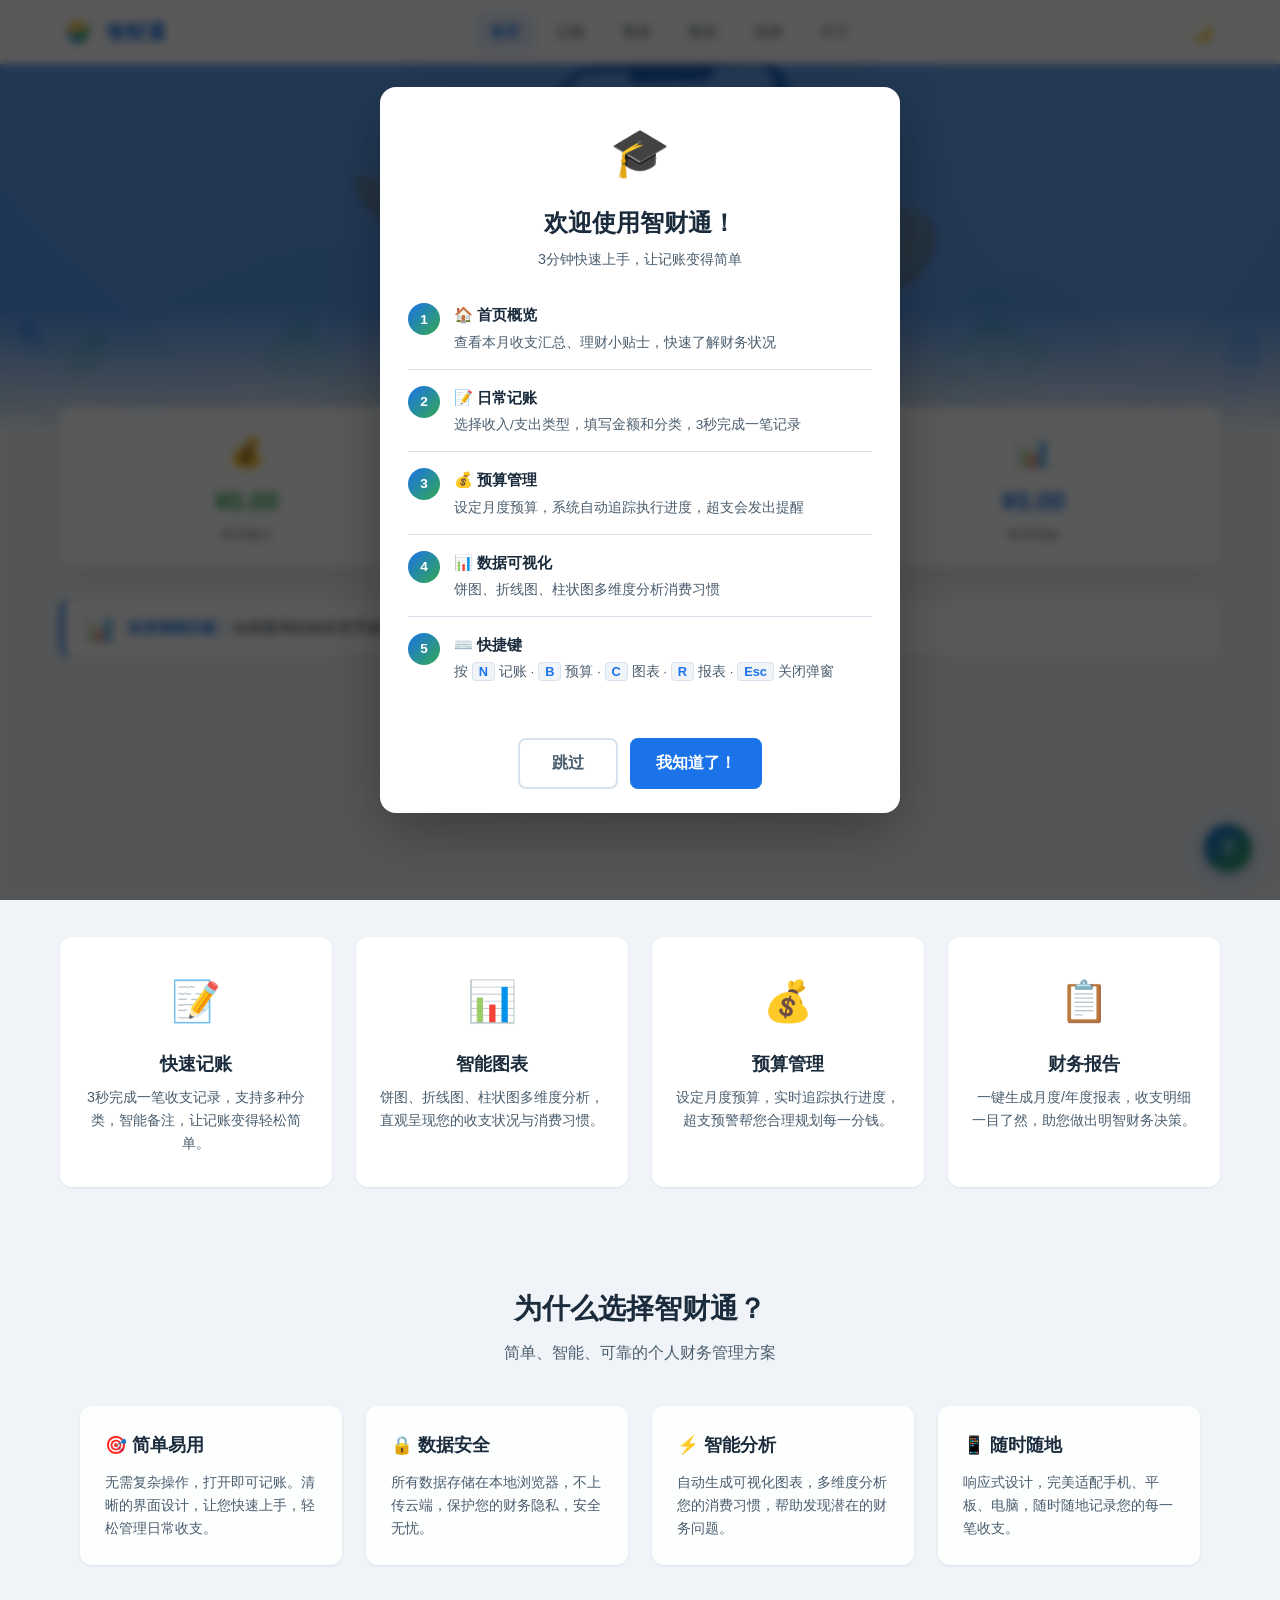
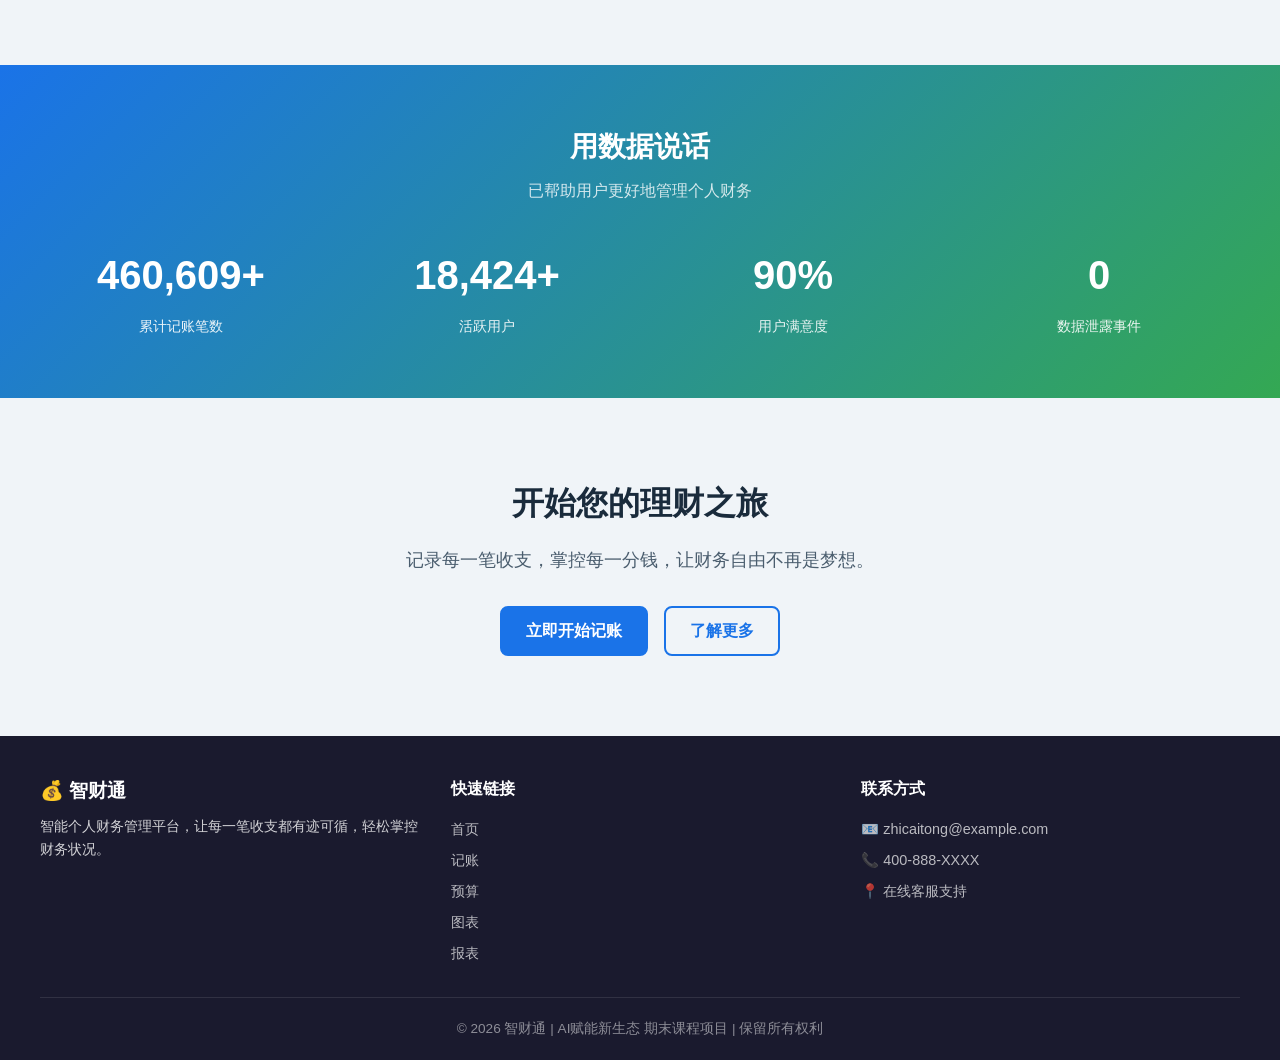
==== index.html @ ffb38a0f "智财通H5移动版 - 初始提交" ====
<!DOCTYPE html>
<html lang="zh-CN">
<head>
  <meta charset="UTF-8">
  <meta name="viewport" content="width=device-width, initial-scale=1.0, maximum-scale=1.0, user-scalable=no">
  <link rel="manifest" href="manifest.json">
  <meta name="theme-color" content="#1a73e8">
  <meta name="apple-mobile-web-app-capable" content="yes">
  <meta name="apple-mobile-web-app-status-bar-style" content="default">
  <meta name="apple-mobile-web-app-title" content="智财通">
  <link rel="apple-touch-icon" href="images/logo.jpg">
  <title>智财通 - 个人财务智能管理平台</title>
  <link rel="stylesheet" href="css/style.css">
  <link rel="stylesheet" href="https://cdnjs.cloudflare.com/ajax/libs/font-awesome/4.7.0/css/font-awesome.min.css">
</head>
<body>
  <!-- 导航栏 -->
  <nav class="navbar">
    <div class="navbar__inner">
      <a href="index.html" class="navbar__logo">
        <img src="images/logo.jpg" alt="智财通" class="navbar__logo-img">
        <span class="navbar__logo-text">智财通</span>
      </a>
      <input type="checkbox" id="nav-toggle" class="navbar__toggle-checkbox">
      <label for="nav-toggle" class="navbar__hamburger">
        <span class="navbar__hamburger-line"></span>
        <span class="navbar__hamburger-line"></span>
        <span class="navbar__hamburger-line"></span>
      </label>
      <div class="navbar__links">
        <a href="index.html" class="navbar__link navbar__link--active">首页</a>
        <a href="record.html" class="navbar__link">记账</a>
        <a href="budget.html" class="navbar__link">预算</a>
        <a href="chart.html" class="navbar__link">图表</a>
        <a href="report.html" class="navbar__link">报表</a>
        <a href="about.html" class="navbar__link">关于</a>
      </div>
    </div>
  </nav>

  <!-- Hero 区域 -->
  <header class="hero">
    <img src="images/hero-bg.jpg" alt="" class="hero__bg-img">
    <div class="hero__content container">
      <h1 class="hero__slogan">每一笔，都算数</h1>
      <p class="hero__subtitle">智能记账 · 轻松理财 · 掌控未来</p>
      <div class="hero__buttons">
        <a href="record.html" class="btn btn--white">
          <i class="fa fa-edit"></i> 开始记账
        </a>
        <a href="report.html" class="btn btn--secondary">
          <i class="fa fa-line-chart"></i> 查看报表
        </a>
      </div>
    </div>
  </header>

  <!-- 核心功能区 -->
  <main>
    <!-- 优化9: 首页数据概览卡片 -->
    <div class="home-stats" id="home-stats">
      <!-- 由 JS 动态渲染 -->
      <div class="home-stat-card"><div class="home-stat-card__icon">💰</div><div class="home-stat-card__value">加载中...</div><div class="home-stat-card__label">本月收入</div></div>
      <div class="home-stat-card"><div class="home-stat-card__icon">💸</div><div class="home-stat-card__value">加载中...</div><div class="home-stat-card__label">本月支出</div></div>
      <div class="home-stat-card"><div class="home-stat-card__icon">📊</div><div class="home-stat-card__value">加载中...</div><div class="home-stat-card__label">本月结余</div></div>
    </div>

    <!-- 优化8: 每日理财小贴士 -->
    <div id="daily-tip-home" style="max-width: var(--max-width); margin: 32px auto 0; padding: 0 20px;"></div>

    <section class="container home-features" style="padding-top: 40px; padding-bottom: 20px;">
      <h2 class="section-title">核心功能</h2>
      <p class="section-subtitle">四大核心模块，全方位管理您的个人财务</p>
    </section>
    
    <section class="feature-grid">
      <div class="feature-grid__item">
        <span class="feature-grid__icon">📝</span>
        <h3 class="feature-grid__title">快速记账</h3>
        <p class="feature-grid__desc">3秒完成一笔收支记录，支持多种分类，智能备注，让记账变得轻松简单。</p>
      </div>
      
      <div class="feature-grid__item">
        <span class="feature-grid__icon">📊</span>
        <h3 class="feature-grid__title">智能图表</h3>
        <p class="feature-grid__desc">饼图、折线图、柱状图多维度分析，直观呈现您的收支状况与消费习惯。</p>
      </div>
      
      <div class="feature-grid__item">
        <span class="feature-grid__icon">💰</span>
        <h3 class="feature-grid__title">预算管理</h3>
        <p class="feature-grid__desc">设定月度预算，实时追踪执行进度，超支预警帮您合理规划每一分钱。</p>
      </div>
      
      <div class="feature-grid__item">
        <span class="feature-grid__icon">📋</span>
        <h3 class="feature-grid__title">财务报告</h3>
        <p class="feature-grid__desc">一键生成月度/年度报表，收支明细一目了然，助您做出明智财务决策。</p>
      </div>
    </section>

    <!-- 产品亮点 -->
    <section style="padding: 40px 20px; max-width: var(--max-width); margin: 0 auto;">
      <h2 class="section-title">为什么选择智财通？</h2>
      <p class="section-subtitle">简单、智能、可靠的个人财务管理方案</p>
      
      <div class="feature-grid" style="padding-top: 0;">
        <div class="card">
          <div class="card__body">
            <h3 class="card__title">🎯 简单易用</h3>
            <p style="color: var(--color-text-secondary); font-size: 0.9rem; line-height: 1.6;">
              无需复杂操作，打开即可记账。清晰的界面设计，让您快速上手，轻松管理日常收支。
            </p>
          </div>
        </div>
        
        <div class="card">
          <div class="card__body">
            <h3 class="card__title">🔒 数据安全</h3>
            <p style="color: var(--color-text-secondary); font-size: 0.9rem; line-height: 1.6;">
              所有数据存储在本地浏览器，不上传云端，保护您的财务隐私，安全无忧。
            </p>
          </div>
        </div>
        
        <div class="card">
          <div class="card__body">
            <h3 class="card__title">⚡ 智能分析</h3>
            <p style="color: var(--color-text-secondary); font-size: 0.9rem; line-height: 1.6;">
              自动生成可视化图表，多维度分析您的消费习惯，帮助发现潜在的财务问题。
            </p>
          </div>
        </div>
        
        <div class="card">
          <div class="card__body">
            <h3 class="card__title">📱 随时随地</h3>
            <p style="color: var(--color-text-secondary); font-size: 0.9rem; line-height: 1.6;">
              响应式设计，完美适配手机、平板、电脑，随时随地记录您的每一笔收支。
            </p>
          </div>
        </div>
      </div>
    </section>

    <!-- 统计数据 -->
    <section style="background: linear-gradient(135deg, #1a73e8 0%, #34a853 100%); padding: 60px 20px; color: white; text-align: center;">
      <div style="max-width: var(--max-width); margin: 0 auto;">
        <h2 class="section-title" style="color: white;">用数据说话</h2>
        <p class="section-subtitle" style="color: rgba(255,255,255,0.8); margin-bottom: 40px;">已帮助用户更好地管理个人财务</p>
        
        <div style="display: grid; grid-template-columns: repeat(auto-fit, minmax(150px, 1fr)); gap: 24px;">
          <div>
            <div style="font-size: 2.5rem; font-weight: 800; margin-bottom: 8px;" class="animate-stat" data-target="500000" data-suffix="+">0</div>
            <div style="font-size: 0.9rem; opacity: 0.9;">累计记账笔数</div>
          </div>
          <div>
            <div style="font-size: 2.5rem; font-weight: 800; margin-bottom: 8px;" class="animate-stat" data-target="20000" data-suffix="+">0</div>
            <div style="font-size: 0.9rem; opacity: 0.9;">活跃用户</div>
          </div>
          <div>
            <div style="font-size: 2.5rem; font-weight: 800; margin-bottom: 8px;" class="animate-stat" data-target="98" data-suffix="%">0</div>
            <div style="font-size: 0.9rem; opacity: 0.9;">用户满意度</div>
          </div>
          <div>
            <div style="font-size: 2.5rem; font-weight: 800; margin-bottom: 8px;">0</div>
            <div style="font-size: 0.9rem; opacity: 0.9;">数据泄露事件</div>
          </div>
        </div>
      </div>
    </section>

    <!-- CTA -->
    <section style="padding: 80px 20px; text-align: center; background: var(--color-bg);">
      <div style="max-width: 600px; margin: 0 auto;">
        <h2 style="font-size: 2rem; font-weight: 800; margin-bottom: 1rem;">开始您的理财之旅</h2>
        <p style="color: var(--color-text-secondary); margin-bottom: 2rem; font-size: 1.1rem;">
          记录每一笔收支，掌控每一分钱，让财务自由不再是梦想。
        </p>
        <div style="display: flex; justify-content: center; gap: 16px; flex-wrap: wrap;">
          <a href="record.html" class="btn btn--primary">立即开始记账</a>
          <a href="about.html" class="btn" style="border: 2px solid var(--color-primary); color: var(--color-primary);">了解更多</a>
        </div>
      </div>
    </section>
  </main>

  <!-- 页脚 -->
  <footer class="footer">
    <div class="footer__inner">
      <div class="footer__grid">
        <div>
          <p class="footer__brand">💰 智财通</p>
          <p class="footer__desc">智能个人财务管理平台，让每一笔收支都有迹可循，轻松掌控财务状况。</p>
        </div>
        <div>
          <p class="footer__title">快速链接</p>
          <div class="footer__links">
            <a href="index.html" class="footer__link">首页</a>
            <a href="record.html" class="footer__link">记账</a>
            <a href="budget.html" class="footer__link">预算</a>
            <a href="chart.html" class="footer__link">图表</a>
            <a href="report.html" class="footer__link">报表</a>
          </div>
        </div>
        <div>
          <p class="footer__title">联系方式</p>
          <div class="footer__links">
            <span class="footer__link">📧 zhicaitong@example.com</span>
            <span class="footer__link">📞 400-888-XXXX</span>
            <span class="footer__link">📍 在线客服支持</span>
          </div>
        </div>
      </div>
      <div class="footer__bottom">
        © 2026 智财通 | AI赋能新生态 期末课程项目 | 保留所有权利
      </div>
    </div>
  </footer>

  <script src="js/main.js"></script>
  <script>
    document.addEventListener('DOMContentLoaded', function() {
      initDefaultRecords().then(function() {
        renderHomeStats();
        showDailyTip('#daily-tip-home');
      });

      // 优化4: 首页统计数字滚动动画
      var statEls = document.querySelectorAll('.animate-stat');
      var observer = new IntersectionObserver(function(entries) {
        entries.forEach(function(entry) {
          if (entry.isIntersecting) {
            var el = entry.target;
            var target = parseInt(el.getAttribute('data-target'));
            var suffix = el.getAttribute('data-suffix') || '';
            var duration = 1500;
            var start = 0;
            var startTime = null;
            function step(ts) {
              if (!startTime) startTime = ts;
              var progress = Math.min((ts - startTime) / duration, 1);
              var eased = 1 - Math.pow(2, -10 * progress);
              var current = Math.floor(start + (target - start) * eased);
              el.textContent = current.toLocaleString() + suffix;
              if (progress < 1) requestAnimationFrame(step);
              else el.textContent = target.toLocaleString() + suffix;
            }
            requestAnimationFrame(step);
            observer.unobserve(el);
          }
        });
      }, { threshold: 0.3 });
      statEls.forEach(function(el) { observer.observe(el); });
    });
  </script>

  <!-- 注册 Service Worker -->
  <script>
  if ('serviceWorker' in navigator) {
    navigator.serviceWorker.register('sw.js').catch(function() {});
  }
  </script>
</body>
</html>
---- css/style.css ----
﻿/* ============================================
   智财通 - 个人财务智能管理平台
   全局响应式样式文件
   ============================================ */

/* --- CSS Variables --- */
:root {
  --color-primary: #1a73e8;
  --color-primary-light: #e8f0fe;
  --color-secondary: #34a853;
  --color-warning: #ea4335;
  --color-warning-light: #fce8e6;
  /* --color-bg 由 main.js 随机护眼色覆盖 */
  --color-bg: #f8f9fa;
  --color-white: #ffffff;
  --color-text: #202124;
  --color-text-secondary: #5f6368;
  --color-border: #dadce0;
  --color-card-shadow: rgba(0, 0, 0, 0.1);
  --radius-sm: 6px;
  --radius-md: 8px;
  --radius-lg: 12px;
  --radius-xl: 16px;
  --shadow-sm: 0 1px 3px rgba(0,0,0,0.08);
  --shadow-md: 0 4px 12px rgba(0,0,0,0.1);
  --shadow-lg: 0 8px 24px rgba(0,0,0,0.12);
  --shadow-hover: 0 8px 20px rgba(0,0,0,0.15);
  --transition: 0.3s ease;
  --max-width: 1200px;
  --nav-height: 64px;
  --font-stack: -apple-system, BlinkMacSystemFont, "Segoe UI", Roboto, "Helvetica Neue", Arial, sans-serif;
}

/* --- Global Reset --- */
*, *::before, *::after {
  box-sizing: border-box;
  margin: 0;
  padding: 0;
}

html {
  scroll-behavior: smooth;
  font-size: 16px;
}

body {
  font-family: var(--font-stack);
  color: var(--color-text);
  background-color: var(--color-bg);
  line-height: 1.6;
  min-height: 100vh;
  -webkit-font-smoothing: antialiased;
}

a {
  text-decoration: none;
  color: inherit;
}

ul, ol {
  list-style: none;
}

img {
  max-width: 100%;
  display: block;
}

button {
  cursor: pointer;
  border: none;
  background: none;
  font-family: inherit;
  font-size: inherit;
}

input, select, textarea {
  font-family: inherit;
  font-size: inherit;
}

/* --- Utility Classes --- */
.container {
  width: 100%;
  max-width: var(--max-width);
  margin: 0 auto;
  padding: 0 20px;
}

.section-title {
  font-size: 1.75rem;
  font-weight: 700;
  text-align: center;
  margin-bottom: 0.5rem;
  color: var(--color-text);
}

.section-subtitle {
  text-align: center;
  color: var(--color-text-secondary);
  margin-bottom: 2.5rem;
  font-size: 1rem;
}

/* ============================================
   Navbar
   ============================================ */
.navbar {
  position: fixed;
  top: 0;
  left: 0;
  right: 0;
  height: var(--nav-height);
  background: var(--color-white);
  box-shadow: var(--shadow-sm);
  z-index: 1000;
  transition: box-shadow var(--transition);
}

.navbar__inner {
  display: flex;
  align-items: center;
  justify-content: space-between;
  height: 100%;
  max-width: var(--max-width);
  margin: 0 auto;
  padding: 0 20px;
}

.navbar__logo {
  display: flex;
  align-items: center;
  gap: 10px;
  font-size: 1.25rem;
  font-weight: 700;
  color: var(--color-primary);
  flex-shrink: 0;
}

.navbar__logo-icon {
  width: 36px;
  height: 36px;
  background: linear-gradient(135deg, var(--color-primary), var(--color-secondary));
  border-radius: var(--radius-sm);
  display: flex;
  align-items: center;
  justify-content: center;
  color: white;
  font-size: 1.1rem;
}

.navbar__logo-img {
  height: 36px;
  width: auto;
  border-radius: 4px;
}

.navbar__logo-text {
  white-space: nowrap;
}

.navbar__links {
  display: flex;
  align-items: center;
  gap: 4px;
}

.navbar__link {
  padding: 8px 16px;
  border-radius: var(--radius-sm);
  font-size: 0.95rem;
  font-weight: 500;
  color: var(--color-text-secondary);
  transition: all var(--transition);
  white-space: nowrap;
}

.navbar__link:hover {
  color: var(--color-primary);
  background: var(--color-primary-light);
}

.navbar__link--active {
  color: var(--color-primary);
  background: var(--color-primary-light);
  font-weight: 600;
}

/* Hamburger Menu (Checkbox Hack) */
.navbar__toggle-checkbox {
  display: none;
}

.navbar__hamburger {
  display: none;
  flex-direction: column;
  justify-content: center;
  gap: 5px;
  width: 36px;
  height: 36px;
  cursor: pointer;
  padding: 6px;
  border-radius: var(--radius-sm);
  transition: background var(--transition);
}

.navbar__hamburger:hover {
  background: var(--color-primary-light);
}

.navbar__hamburger-line {
  display: block;
  width: 100%;
  height: 2px;
  background: var(--color-text);
  border-radius: 2px;
  transition: all 0.3s ease;
  transform-origin: center;
}

/* Hamburger Animation */
.navbar__toggle-checkbox:checked ~ .navbar__hamburger .navbar__hamburger-line:nth-child(1) {
  transform: translateY(7px) rotate(45deg);
}

.navbar__toggle-checkbox:checked ~ .navbar__hamburger .navbar__hamburger-line:nth-child(2) {
  opacity: 0;
  transform: scaleX(0);
}

.navbar__toggle-checkbox:checked ~ .navbar__hamburger .navbar__hamburger-line:nth-child(3) {
  transform: translateY(-7px) rotate(-45deg);
}

/* ============================================
   Hero Section
   ============================================ */
.hero {
  padding-top: calc(var(--nav-height) + 60px);
  padding-bottom: 80px;
  background-color: #1a73e8;
  color: white;
  text-align: center;
  position: relative;
  overflow: hidden;
}

/* Hero 底部渐变过渡 */
.hero__bg-img {
  position: absolute;
  top: 0;
  left: 0;
  width: 100%;
  height: 100%;
  object-fit: cover;
  opacity: 0.35;
  z-index: 0;
}

.hero::before {
  content: '';
  position: absolute;
  top: -50%;
  right: -20%;
  width: 600px;
  height: 600px;
  background: rgba(255,255,255,0.05);
  border-radius: 50%;
  pointer-events: none;
}

.hero::after {
  content: '';
  position: absolute;
  bottom: 0;
  left: 0;
  width: 100%;
  height: 120px;
  background: linear-gradient(to bottom, transparent, var(--color-bg));
  z-index: 2;
  pointer-events: none;
}

.hero__content {
  position: relative;
  z-index: 1;
}

.hero__slogan {
  font-size: 2.5rem;
  font-weight: 800;
  margin-bottom: 1rem;
  letter-spacing: 2px;
}

.hero__subtitle {
  font-size: 1.2rem;
  margin-bottom: 2.5rem;
  opacity: 0.9;
  font-weight: 300;
}

.hero__buttons {
  display: flex;
  justify-content: center;
  gap: 16px;
  flex-wrap: wrap;
}

/* ============================================
   Buttons
   ============================================ */
.btn {
  display: inline-flex;
  align-items: center;
  justify-content: center;
  gap: 8px;
  padding: 12px 24px;
  border-radius: var(--radius-md);
  font-size: 1rem;
  font-weight: 600;
  transition: all var(--transition);
  border: 2px solid transparent;
  cursor: pointer;
  text-align: center;
  line-height: 1.4;
}

.btn--primary {
  background: var(--color-primary);
  color: white;
  border-color: var(--color-primary);
}

.btn--primary:hover {
  background: #1557b0;
  border-color: #1557b0;
  transform: translateY(-2px);
  box-shadow: var(--shadow-md);
}

.btn--secondary {
  background: transparent;
  color: white;
  border-color: rgba(255,255,255,0.7);
}

.btn--secondary:hover {
  background: rgba(255,255,255,0.15);
  border-color: white;
  transform: translateY(-2px);
}

.btn--white {
  background: white;
  color: var(--color-primary);
  border-color: white;
}

.btn--white:hover {
  background: #f0f0f0;
  transform: translateY(-2px);
  box-shadow: var(--shadow-md);
}

.btn--block {
  width: 100%;
}

.btn--sm {
  padding: 8px 16px;
  font-size: 0.875rem;
}

.btn--danger {
  background: var(--color-warning);
  color: white;
  border-color: var(--color-warning);
}

.btn--danger:hover {
  background: #c5221f;
  border-color: #c5221f;
}

/* ============================================
   Feature Grid
   ============================================ */
.feature-grid {
  display: grid;
  grid-template-columns: 1fr;
  gap: 24px;
  padding: 60px 20px;
  max-width: var(--max-width);
  margin: 0 auto;
}

.feature-grid__item {
  background: var(--color-white);
  border-radius: var(--radius-lg);
  padding: 32px 24px;
  text-align: center;
  box-shadow: var(--shadow-sm);
  transition: all var(--transition);
  cursor: default;
}

.feature-grid__item:hover {
  transform: translateY(-4px);
  box-shadow: var(--shadow-hover);
}

.feature-grid__icon {
  font-size: 2.5rem;
  margin-bottom: 1rem;
  display: block;
}

.feature-grid__title {
  font-size: 1.15rem;
  font-weight: 700;
  margin-bottom: 0.5rem;
  color: var(--color-text);
}

.feature-grid__desc {
  font-size: 0.9rem;
  color: var(--color-text-secondary);
  line-height: 1.6;
}

/* ============================================
   Cards
   ============================================ */
.card {
  background: var(--color-white);
  border-radius: var(--radius-lg);
  box-shadow: var(--shadow-sm);
  transition: all var(--transition);
  overflow: hidden;
}

.card:hover {
  transform: translateY(-4px);
  box-shadow: var(--shadow-hover);
}

.card__body {
  padding: 24px;
}

.card__title {
  font-size: 1.1rem;
  font-weight: 700;
  margin-bottom: 0.75rem;
}

/* ============================================
   Chart Components
   ============================================ */
.chart-container {
  background: var(--color-white);
  border-radius: var(--radius-lg);
  box-shadow: var(--shadow-sm);
  padding: 24px;
  margin: 24px 0;
}

.chart-container__title {
  font-size: 1.2rem;
  font-weight: 700;
  margin-bottom: 1rem;
  text-align: center;
}

.chart-tabs {
  display: flex;
  justify-content: center;
  gap: 8px;
  margin-bottom: 1.5rem;
  flex-wrap: wrap;
}

.tab-btn {
  padding: 8px 20px;
  border-radius: 20px;
  font-size: 0.9rem;
  font-weight: 500;
  color: var(--color-text-secondary);
  background: var(--color-bg);
  border: 1px solid var(--color-border);
  transition: all var(--transition);
  cursor: pointer;
}

.tab-btn:hover {
  color: var(--color-primary);
  border-color: var(--color-primary);
}

.tab-btn--active {
  background: var(--color-primary);
  color: white;
  border-color: var(--color-primary);
}

.tab-btn--active:hover {
  background: #1557b0;
  color: white;
}

.chart-box {
  width: 100%;
  height: 400px;
}

.chart-box--hidden {
  display: none;
}

/* ============================================
   Forms
   ============================================ */
.form-group {
  margin-bottom: 1.25rem;
}

.form-label {
  display: block;
  font-size: 0.875rem;
  font-weight: 600;
  color: var(--color-text);
  margin-bottom: 6px;
}

.form-input {
  width: 100%;
  padding: 10px 14px;
  border: 1.5px solid var(--color-border);
  border-radius: var(--radius-sm);
  font-size: 1rem;
  transition: border-color var(--transition);
  background: var(--color-white);
  color: var(--color-text);
}

.form-input:focus {
  outline: none;
  border-color: var(--color-primary);
  box-shadow: 0 0 0 3px var(--color-primary-light);
}

.form-select {
  width: 100%;
  padding: 10px 14px;
  border: 1.5px solid var(--color-border);
  border-radius: var(--radius-sm);
  font-size: 1rem;
  background: var(--color-white);
  color: var(--color-text);
  cursor: pointer;
}

.form-select:focus {
  outline: none;
  border-color: var(--color-primary);
}

/* Type Toggle Buttons */
.type-toggle {
  display: flex;
  gap: 0;
  border-radius: var(--radius-md);
  overflow: hidden;
  border: 2px solid var(--color-primary);
  margin-bottom: 1.25rem;
}

.type-toggle__btn {
  flex: 1;
  padding: 12px 20px;
  font-size: 1rem;
  font-weight: 600;
  color: var(--color-primary);
  background: var(--color-white);
  border: none;
  transition: all var(--transition);
  cursor: pointer;
}

.type-toggle__btn--active {
  background: var(--color-primary);
  color: white;
}

.type-toggle__btn:hover:not(.type-toggle__btn--active) {
  background: var(--color-primary-light);
}

/* Category Button Group */
.category-group {
  display: flex;
  flex-wrap: wrap;
  gap: 8px;
  margin-bottom: 1.25rem;
}

.category-btn {
  padding: 8px 16px;
  border-radius: 20px;
  font-size: 0.875rem;
  font-weight: 500;
  color: var(--color-text-secondary);
  background: var(--color-bg);
  border: 1px solid var(--color-border);
  transition: all var(--transition);
  cursor: pointer;
}

.category-btn:hover {
  border-color: var(--color-primary);
  color: var(--color-primary);
}

.category-btn--active {
  background: var(--color-primary);
  color: white;
  border-color: var(--color-primary);
}

/* ============================================
   Tables
   ============================================ */
.table-wrapper {
  overflow-x: auto;
  margin: 1.5rem 0;
  border-radius: var(--radius-md);
  box-shadow: var(--shadow-sm);
}

.data-table {
  width: 100%;
  border-collapse: collapse;
  background: var(--color-white);
  font-size: 0.9rem;
}

.data-table th {
  background: var(--color-primary);
  color: white;
  padding: 12px 16px;
  text-align: left;
  font-weight: 600;
  white-space: nowrap;
}

.data-table td {
  padding: 12px 16px;
  border-bottom: 1px solid var(--color-border);
  vertical-align: middle;
}

.data-table tbody tr:hover {
  background: var(--color-primary-light);
}

.data-table tbody tr:last-child td {
  border-bottom: none;
}

/* Budget Status */
.budget-status--normal {
  color: var(--color-secondary);
  font-weight: 600;
}

.budget-status--warning {
  color: #f9ab00;
  font-weight: 600;
}

.budget-status--danger {
  color: var(--color-warning);
  font-weight: 600;
}

.budget-row--warning {
  background: #fff8e1 !important;
}

.budget-row--danger {
  background: var(--color-warning-light) !important;
}

/* Progress Bar */
.progress-bar {
  width: 100%;
  height: 8px;
  background: var(--color-bg);
  border-radius: 4px;
  overflow: hidden;
  margin: 4px 0;
}

.progress-bar__fill {
  height: 100%;
  border-radius: 4px;
  transition: width 0.5s ease;
  background: var(--color-secondary);
}

.progress-bar__fill--warning {
  background: #f9ab00;
}

.progress-bar__fill--danger {
  background: var(--color-warning);
}

/* ============================================
   Records List
   ============================================ */
.records-list {
  margin-top: 1.5rem;
}

.records-list__title {
  font-size: 1.1rem;
  font-weight: 700;
  margin-bottom: 1rem;
  color: var(--color-text);
}

.record-item {
  display: flex;
  align-items: center;
  justify-content: space-between;
  padding: 12px 16px;
  background: var(--color-white);
  border-radius: var(--radius-md);
  margin-bottom: 8px;
  box-shadow: var(--shadow-sm);
  transition: all var(--transition);
}

.record-item:hover {
  box-shadow: var(--shadow-md);
}

.record-item__left {
  display: flex;
  align-items: center;
  gap: 12px;
}

.record-item__icon {
  width: 40px;
  height: 40px;
  border-radius: 50%;
  display: flex;
  align-items: center;
  justify-content: center;
  font-size: 1.1rem;
  flex-shrink: 0;
}

.record-item__icon--income {
  background: #e6f4ea;
  color: var(--color-secondary);
}

.record-item__icon--expense {
  background: var(--color-warning-light);
  color: var(--color-warning);
}

.record-item__info {
  display: flex;
  flex-direction: column;
}

.record-item__category {
  font-weight: 600;
  font-size: 0.95rem;
}

.record-item__note {
  font-size: 0.8rem;
  color: var(--color-text-secondary);
}

.record-item__right {
  display: flex;
  align-items: center;
  gap: 12px;
}

.record-item__amount {
  font-weight: 700;
  font-size: 1rem;
  white-space: nowrap;
}

.record-item__amount--income {
  color: var(--color-secondary);
}

.record-item__amount--expense {
  color: var(--color-warning);
}

.record-item__date {
  font-size: 0.8rem;
  color: var(--color-text-secondary);
  white-space: nowrap;
}

.record-item__delete {
  width: 28px;
  height: 28px;
  border-radius: 50%;
  display: flex;
  align-items: center;
  justify-content: center;
  color: var(--color-text-secondary);
  transition: all var(--transition);
  flex-shrink: 0;
}

.record-item__delete:hover {
  background: var(--color-warning-light);
  color: var(--color-warning);
}

/* Daily Summary */
.daily-summary {
  display: flex;
  gap: 16px;
  padding: 16px;
  background: var(--color-white);
  border-radius: var(--radius-md);
  box-shadow: var(--shadow-sm);
  margin-bottom: 1.5rem;
  flex-wrap: wrap;
}

.daily-summary__item {
  flex: 1;
  min-width: 100px;
  text-align: center;
}

.daily-summary__label {
  font-size: 0.8rem;
  color: var(--color-text-secondary);
  margin-bottom: 4px;
}

.daily-summary__value {
  font-size: 1.2rem;
  font-weight: 700;
}

.daily-summary__value--income {
  color: var(--color-secondary);
}

.daily-summary__value--expense {
  color: var(--color-warning);
}

.daily-summary__value--positive {
  color: var(--color-secondary);
}

.daily-summary__value--negative {
  color: var(--color-warning);
}

/* ============================================
   Modal
   ============================================ */
.modal-overlay {
  position: fixed;
  top: 0;
  left: 0;
  right: 0;
  bottom: 0;
  background: rgba(0,0,0,0.5);
  display: none;
  align-items: center;
  justify-content: center;
  z-index: 2000;
  padding: 20px;
}

.modal-overlay--visible {
  display: flex;
}

.modal {
  background: var(--color-white);
  border-radius: var(--radius-lg);
  width: 100%;
  max-width: 500px;
  max-height: 90vh;
  overflow-y: auto;
  box-shadow: var(--shadow-lg);
  animation: modalIn 0.25s ease;
}

@keyframes modalIn {
  from { opacity: 0; transform: scale(0.95) translateY(10px); }
  to { opacity: 1; transform: scale(1) translateY(0); }
}

.modal__header {
  display: flex;
  align-items: center;
  justify-content: space-between;
  padding: 20px 24px;
  border-bottom: 1px solid var(--color-border);
}

.modal__title {
  font-size: 1.2rem;
  font-weight: 700;
}

.modal__close {
  width: 32px;
  height: 32px;
  border-radius: 50%;
  display: flex;
  align-items: center;
  justify-content: center;
  color: var(--color-text-secondary);
  transition: all var(--transition);
}

.modal__close:hover {
  background: var(--color-bg);
  color: var(--color-text);
}

.modal__body {
  padding: 24px;
}

.modal__footer {
  display: flex;
  gap: 12px;
  justify-content: flex-end;
  padding: 16px 24px;
  border-top: 1px solid var(--color-border);
}

/* ============================================
   Page Sections
   ============================================ */
.page-section {
  padding: 40px 20px;
  max-width: var(--max-width);
  margin: 0 auto;
}

.page-title {
  font-size: 1.75rem;
  font-weight: 700;
  text-align: center;
  padding-top: calc(var(--nav-height) + 40px);
  margin-bottom: 0.5rem;
}

.page-subtitle {
  text-align: center;
  color: var(--color-text-secondary);
  margin-bottom: 2rem;
}

/* ============================================
   About Page
   ============================================ */
.about-hero {
  padding-top: calc(var(--nav-height) + 60px);
  padding-bottom: 60px;
  background: linear-gradient(135deg, #1a73e8 0%, #34a853 100%);
  color: white;
  text-align: center;
}

.about-hero__title {
  font-size: 2rem;
  font-weight: 800;
  margin-bottom: 1rem;
}

.about-hero__desc {
  font-size: 1.1rem;
  opacity: 0.9;
  max-width: 600px;
  margin: 0 auto;
}

.about-section {
  padding: 60px 20px;
  max-width: var(--max-width);
  margin: 0 auto;
}

.about-section__title {
  font-size: 1.5rem;
  font-weight: 700;
  text-align: center;
  margin-bottom: 2rem;
}

.about-team {
  display: grid;
  grid-template-columns: repeat(auto-fit, minmax(200px, 1fr));
  gap: 24px;
  margin-top: 2rem;
}

.about-team__member {
  text-align: center;
  padding: 24px;
  background: var(--color-white);
  border-radius: var(--radius-lg);
  box-shadow: var(--shadow-sm);
}

.about-team__avatar {
  width: 80px;
  height: 80px;
  border-radius: 50%;
  background: var(--color-primary-light);
  display: flex;
  align-items: center;
  justify-content: center;
  margin: 0 auto 1rem;
  font-size: 2rem;
}

.about-team__name {
  font-weight: 700;
  margin-bottom: 4px;
}

.about-team__role {
  font-size: 0.85rem;
  color: var(--color-text-secondary);
}

/* ============================================
   Footer
   ============================================ */
.footer {
  background: #1a1a2e;
  color: rgba(255,255,255,0.8);
  padding: 40px 20px 20px;
  margin-top: auto;
}

.footer__inner {
  max-width: var(--max-width);
  margin: 0 auto;
}

.footer__grid {
  display: grid;
  grid-template-columns: 1fr;
  gap: 32px;
  margin-bottom: 32px;
}

.footer__brand {
  font-size: 1.2rem;
  font-weight: 700;
  color: white;
  margin-bottom: 0.5rem;
}

.footer__desc {
  font-size: 0.9rem;
  line-height: 1.6;
}

.footer__title {
  font-size: 1rem;
  font-weight: 600;
  color: white;
  margin-bottom: 1rem;
}

.footer__links {
  display: flex;
  flex-direction: column;
  gap: 8px;
}

.footer__link {
  font-size: 0.9rem;
  color: rgba(255,255,255,0.7);
  transition: color var(--transition);
}

.footer__link:hover {
  color: white;
}

.footer__bottom {
  border-top: 1px solid rgba(255,255,255,0.1);
  padding-top: 20px;
  text-align: center;
  font-size: 0.85rem;
  color: rgba(255,255,255,0.5);
}

/* ============================================
   Report Page
   ============================================ */
.report-cards {
  display: grid;
  grid-template-columns: 1fr;
  gap: 20px;
  margin-bottom: 2rem;
}

.report-card {
  background: var(--color-white);
  border-radius: var(--radius-lg);
  padding: 24px;
  box-shadow: var(--shadow-sm);
  text-align: center;
}

.report-card__value {
  font-size: 2rem;
  font-weight: 800;
  margin-bottom: 4px;
}

.report-card__value--income {
  color: var(--color-secondary);
}

.report-card__value--expense {
  color: var(--color-warning);
}

.report-card__value--net {
  color: var(--color-primary);
}

.report-card__label {
  font-size: 0.9rem;
  color: var(--color-text-secondary);
}

.report-chart-box {
  width: 100%;
  height: 350px;
  margin: 1.5rem 0;
}

/* ============================================
   Toast Notification
   ============================================ */
.toast {
  position: fixed;
  top: calc(var(--nav-height) + 16px);
  right: 16px;
  padding: 12px 20px;
  border-radius: var(--radius-md);
  color: white;
  font-weight: 500;
  font-size: 0.9rem;
  z-index: 3000;
  animation: toastIn 0.3s ease, toastOut 0.3s ease 2.7s forwards;
  box-shadow: var(--shadow-md);
}

.toast--success {
  background: var(--color-secondary);
}

.toast--error {
  background: var(--color-warning);
}

@keyframes toastIn {
  from { opacity: 0; transform: translateX(100%); }
  to { opacity: 1; transform: translateX(0); }
}

@keyframes toastOut {
  from { opacity: 1; transform: translateX(0); }
  to { opacity: 0; transform: translateX(100%); }
}

/* ============================================
   Responsive - Tablet (768px+)
   ============================================ */
@media (min-width: 768px) {
  .feature-grid {
    grid-template-columns: repeat(2, 1fr);
  }

  .hero__slogan {
    font-size: 3rem;
  }

  .chart-box {
    height: 350px;
  }

  .footer__grid {
    grid-template-columns: repeat(3, 1fr);
  }

  .about-team {
    grid-template-columns: repeat(2, 1fr);
  }

  .report-cards {
    grid-template-columns: repeat(3, 1fr);
  }
}

/* ============================================
   Responsive - Desktop (1025px+)
   ============================================ */
@media (min-width: 1025px) {
  .feature-grid {
    grid-template-columns: repeat(4, 1fr);
  }

  .navbar__hamburger {
    display: none !important;
  }

  .navbar__links {
    display: flex !important;
    position: static;
    flex-direction: row;
    background: none;
    padding: 0;
    box-shadow: none;
  }

  .hero__slogan {
    font-size: 3.5rem;
  }

  .chart-box {
    height: 400px;
  }

  .about-team {
    grid-template-columns: repeat(4, 1fr);
  }
}

/* ============================================
   Responsive - Mobile (<768px)
   ============================================ */
@media (max-width: 1024px) {
  .navbar__hamburger {
    display: flex;
  }

  .navbar__links {
    display: none;
    position: absolute;
    top: var(--nav-height);
    left: 0;
    right: 0;
    background: var(--color-white);
    flex-direction: column;
    padding: 16px 20px;
    box-shadow: var(--shadow-md);
    gap: 4px;
  }

  .navbar__toggle-checkbox:checked ~ .navbar__links {
    display: flex;
  }

  .navbar__link {
    padding: 12px 16px;
    width: 100%;
    border-radius: var(--radius-sm);
  }
}

@media (max-width: 767px) {
  .hero__slogan {
    font-size: 1.75rem;
  }

  .hero__subtitle {
    font-size: 1rem;
  }

  .hero__buttons {
    flex-direction: column;
    align-items: center;
  }

  .chart-box {
    height: 300px;
  }

  .page-title {
    font-size: 1.4rem;
  }

  .daily-summary {
    flex-direction: column;
    gap: 8px;
  }

  .daily-summary__item {
    display: flex;
    justify-content: space-between;
    text-align: left;
  }

  .modal {
    margin: 10px;
  }

  .record-item {
    flex-wrap: wrap;
    gap: 8px;
  }

  .record-item__right {
    width: 100%;
    justify-content: space-between;
  }
}

/* ============================================
   H5 移动端专项优化
   ============================================ */

/* --- 触控优化：所有交互元素至少44px --- */
@media (max-width: 767px) {
  .btn,
  .navbar__link,
  .record-item__delete,
  input[type="submit"],
  button {
    min-height: 44px;
    min-width: 44px;
  }

  input, select, textarea {
    font-size: 16px !important; /* 阻止iOS缩放 */
  }

  /* 表格横向滑动 */
  .budget-table,
  .record-list,
  .report-table {
    -webkit-overflow-scrolling: touch;
  }

  /* 卡片间距优化 */
  .card,
  .report-card {
    padding: 16px;
    margin-bottom: 12px;
  }

  /* 表单全宽 */
  .form-group input,
  .form-group select,
  .form-group textarea {
    width: 100%;
  }

  /* 模态框全屏化 */
  .modal,
  .tour-modal {
    width: 100vw;
    max-width: 100vw;
    margin: 0;
    border-radius: 16px 16px 0 0;
    position: fixed;
    bottom: 0;
    left: 0;
  }

  .modal-overlay,
  .tour-overlay {
    align-items: flex-end;
  }

  /* 导航栏汉堡菜单增强 */
  .navbar__hamburger {
    padding: 10px;
  }

  .navbar__links {
    max-height: 70vh;
    overflow-y: auto;
    border-radius: 0 0 16px 16px;
  }

  /* Home Hero 缩小 */
  .hero__slogan {
    font-size: 1.5rem;
    line-height: 1.3;
  }

  .hero__subtitle {
    font-size: 0.95rem;
  }

  .hero {
    padding: 32px 16px 48px;
  }

  /* 首页卡片2列布局 */
  .feature-grid {
    grid-template-columns: 1fr 1fr;
    gap: 10px;
  }

  .feature-card {
    padding: 14px 10px;
  }

  /* 记账条目堆叠 */
  .record-item {
    flex-direction: column;
    align-items: flex-start;
    padding: 14px;
  }

  .record-item__right {
    width: 100%;
    justify-content: space-between;
    margin-top: 8px;
  }

  /* 预算行优化 */
  .budget-progress-item {
    padding: 12px;
  }

  /* 新手引导适配 */
  .tour-help-btn {
    bottom: 80px;
    right: 16px;
  }

  .tour-step {
    padding: 12px 0;
  }
}

/* --- 极窄屏 (iPhone SE / 320-374px) --- */
@media (max-width: 374px) {
  .hero__slogan {
    font-size: 1.35rem;
  }

  .feature-grid {
    grid-template-columns: 1fr;
  }

  .home-stat-card {
    padding: 14px 10px;
  }

  .navbar__logo-text {
    font-size: 0.95rem;
  }
}

/* --- 底部安全区 (iPhone X+有刘海/圆角) --- */
@supports (padding-bottom: env(safe-area-inset-bottom)) {
  body {
    padding-bottom: env(safe-area-inset-bottom);
  }

  .tour-help-btn {
    bottom: calc(80px + env(safe-area-inset-bottom));
  }
}

/* ============================================
   Mermaid Diagram Styles
   ============================================ */
.mermaid-container {
  background: var(--color-white);
  border-radius: var(--radius-lg);
  padding: 24px;
  box-shadow: var(--shadow-sm);
  margin: 2rem 0;
  overflow-x: auto;
}

/* ============================================
   Markmap Styles
   ============================================ */
.markmap-container {
  background: var(--color-white);
  border-radius: var(--radius-lg);
  padding: 24px;
  box-shadow: var(--shadow-sm);
  margin: 2rem 0;
  min-height: 400px;
}

/* ============================================
   优化1: 玻璃拟态卡片
   ============================================ */
.card {
  background: rgba(255,255,255,0.85);
  backdrop-filter: blur(12px);
  -webkit-backdrop-filter: blur(12px);
  border: 1px solid rgba(255,255,255,0.3);
}

/* ============================================
   优化2: 按钮微动效增强
   ============================================ */
.btn {
  transition: all 0.25s cubic-bezier(0.34, 1.56, 0.64, 1);
}
.btn:hover {
  transform: translateY(-2px) scale(1.02);
}
.btn:active {
  transform: translateY(0) scale(0.98) !important;
}

/* ============================================
   优化3: 导航栏滚动阴影
   ============================================ */
.navbar.navbar--scrolled {
  box-shadow: 0 4px 20px rgba(0,0,0,0.12);
  background: rgba(255,255,255,0.92);
  backdrop-filter: blur(10px);
  -webkit-backdrop-filter: blur(10px);
}

/* ============================================
   优化4: 数字滚动动画
   ============================================ */
@keyframes countUp {
  from { opacity: 0; transform: translateY(10px); }
  to { opacity: 1; transform: translateY(0); }
}
.animate-count {
  animation: countUp 0.6s ease-out forwards;
}

/* ============================================
   优化5: 记录项入场动画
   ============================================ */
@keyframes slideInUp {
  from { opacity: 0; transform: translateY(16px); }
  to { opacity: 1; transform: translateY(0); }
}
.record-item {
  animation: slideInUp 0.35s ease-out backwards;
}
.record-item:nth-child(1) { animation-delay: 0.05s; }
.record-item:nth-child(2) { animation-delay: 0.1s; }
.record-item:nth-child(3) { animation-delay: 0.15s; }
.record-item:nth-child(4) { animation-delay: 0.2s; }
.record-item:nth-child(5) { animation-delay: 0.25s; }

/* ============================================
   优化6: 预算超支浮动提醒
   ============================================ */
.budget-toast {
  position: fixed;
  bottom: 24px;
  right: 24px;
  padding: 14px 22px;
  border-radius: var(--radius-lg);
  color: white;
  font-size: 0.9rem;
  font-weight: 500;
  z-index: 2999;
  box-shadow: 0 8px 32px rgba(0,0,0,0.18);
  display: flex;
  align-items: center;
  gap: 10px;
  animation: toastIn 0.4s ease;
  max-width: 320px;
}
.budget-toast--warn { background: linear-gradient(135deg, #f9ab00, #e8890c); }
.budget-toast--danger { background: linear-gradient(135deg, #ea4335, #c5221f); }
.budget-toast__close {
  margin-left: 12px;
  cursor: pointer;
  opacity: 0.7;
  font-size: 1.1rem;
  flex-shrink: 0;
}
.budget-toast__close:hover { opacity: 1; }

/* ============================================
   优化7: 深色模式切换
   ============================================ */

/* 全局过渡 */
body, .navbar, .card, .hero, .about-hero, .data-table th, .footer,
.home-stat-card, .daily-tip, .feature-grid__item, .record-item,
.form-input, .form-select, .btn, .chart-container, .report-card,
.about-team__member, .data-table td, .progress-bar, .daily-summary,
.modal, .tab-btn, .category-btn, .type-toggle__btn, .flow-step,
.budget-toast, .toast {
  transition: background-color 0.35s ease, color 0.35s ease, border-color 0.35s ease, box-shadow 0.35s ease;
}

[data-theme="dark"] {
  --color-bg: #1a1b26;
  --color-white: #24253a;
  --color-text: #c9d1d9;
  --color-text-secondary: #8b949e;
  --color-border: #30363d;
  --color-primary-light: #1f2335;
  --color-card-shadow: rgba(0,0,0,0.35);
  --color-warning-light: #2d1b22;
  --shadow-sm: 0 1px 3px rgba(0,0,0,0.3);
  --shadow-md: 0 4px 12px rgba(0,0,0,0.35);
  --shadow-lg: 0 8px 24px rgba(0,0,0,0.4);
}
[data-theme="dark"] .card {
  background: rgba(36,37,58,0.82);
  border: 1px solid rgba(255,255,255,0.06);
  backdrop-filter: blur(12px);
  -webkit-backdrop-filter: blur(12px);
}
[data-theme="dark"] .navbar {
  background: rgba(26,27,38,0.92);
  backdrop-filter: blur(10px);
  -webkit-backdrop-filter: blur(10px);
  border-bottom: 1px solid rgba(255,255,255,0.05);
}
[data-theme="dark"] .navbar.navbar--scrolled {
  background: rgba(26,27,38,0.96);
  box-shadow: 0 4px 20px rgba(0,0,0,0.4);
}
[data-theme="dark"] .footer {
  background: #0d1117;
}
[data-theme="dark"] .hero::after {
  background: linear-gradient(to bottom, transparent, #1a1b26);
}
[data-theme="dark"] .about-hero {
  background: linear-gradient(135deg, #1a3a5c 0%, #24253a 100%);
}
[data-theme="dark"] .data-table th {
  background: #1a3a5c;
}
[data-theme="dark"] .data-table tbody tr:hover {
  background: rgba(255,255,255,0.04);
}
[data-theme="dark"] .budget-row--warning {
  background: rgba(210,153,34,0.1) !important;
}
[data-theme="dark"] .budget-row--danger {
  background: rgba(248,81,73,0.1) !important;
}
[data-theme="dark"] .home-stat-card {
  background: rgba(36,37,58,0.88);
  backdrop-filter: blur(10px);
  -webkit-backdrop-filter: blur(10px);
}
[data-theme="dark"] .form-input,
[data-theme="dark"] .form-select {
  background: #1c1d2e;
  border-color: #30363d;
  color: #c9d1d9;
}
[data-theme="dark"] .form-input:focus,
[data-theme="dark"] .form-select:focus {
  border-color: #58a6ff;
  box-shadow: 0 0 0 3px rgba(88,166,255,0.15);
}
[data-theme="dark"] .tab-btn {
  background: #1c1d2e;
  color: #8b949e;
}
[data-theme="dark"] .tab-btn:hover {
  color: #58a6ff;
  border-color: #58a6ff;
}
[data-theme="dark"] .category-btn {
  background: #1c1d2e;
}
[data-theme="dark"] .type-toggle__btn {
  background: #1c1d2e;
  color: #8b949e;
}
[data-theme="dark"] .type-toggle__btn:hover:not(.type-toggle__btn--active) {
  background: #24253a;
}
[data-theme="dark"] .theme-toggle {
  border-color: #30363d;
  color: #8b949e;
}
[data-theme="dark"] .theme-toggle:hover {
  background: #24253a;
  border-color: #58a6ff;
  color: #58a6ff;
}
[data-theme="dark"] .progress-bar {
  background: #1c1d2e;
}

/* 深色模式切换按钮 */
.theme-toggle {
  width: 38px;
  height: 38px;
  border-radius: 50%;
  display: flex;
  align-items: center;
  justify-content: center;
  cursor: pointer;
  font-size: 1.15rem;
  transition: all 0.3s ease;
  background: transparent;
  border: 1.5px solid var(--color-border);
  flex-shrink: 0;
  margin-left: 8px;
}
.theme-toggle:hover {
  background: var(--color-primary-light);
  border-color: var(--color-primary);
  transform: rotate(15deg);
}

/* ============================================
   优化8: 每日理财小贴士
   ============================================ */
.daily-tip {
  background: var(--color-white);
  border-radius: var(--radius-lg);
  padding: 16px 20px;
  margin-bottom: 24px;
  display: flex;
  align-items: flex-start;
  gap: 12px;
  box-shadow: var(--shadow-sm);
  border: 1px solid var(--color-border);
  border-left: 4px solid var(--color-primary);
  transition: all 0.25s ease;
}
.daily-tip:hover {
  box-shadow: var(--shadow-md);
  transform: translateY(-1px);
}
[data-theme="dark"] .daily-tip {
  background: rgba(36,37,58,0.7);
  border-color: rgba(255,255,255,0.06);
  border-left-color: #58a6ff;
}
.daily-tip__icon {
  font-size: 1.6rem;
  flex-shrink: 0;
  line-height: 1;
}
.daily-tip__text {
  font-size: 0.93rem;
  line-height: 1.65;
  color: var(--color-text);
}
.daily-tip__text strong {
  color: var(--color-primary);
}

/* ============================================
   优化9: 首页数据概览卡片
   ============================================ */
.home-stats {
  display: grid;
  grid-template-columns: repeat(auto-fit, minmax(200px, 1fr));
  gap: 20px;
  padding: 0 20px;
  max-width: var(--max-width);
  margin: -24px auto 0;
  position: relative;
  z-index: 3;
}

/* 首页核心功能区上方间距（避免与概览卡片重叠） */
.home-features {
  margin-top: 40px;
}
.home-stat-card {
  background: rgba(255,255,255,0.92);
  backdrop-filter: blur(10px);
  -webkit-backdrop-filter: blur(10px);
  border-radius: var(--radius-lg);
  padding: 22px 20px;
  box-shadow: 0 8px 24px rgba(0,0,0,0.08);
  text-align: center;
  transition: all 0.3s ease;
}
.home-stat-card:hover {
  transform: translateY(-4px);
  box-shadow: 0 12px 32px rgba(0,0,0,0.14);
}
[data-theme="dark"] .home-stat-card {
  background: rgba(22,33,62,0.9);
}
.home-stat-card__icon {
  font-size: 1.8rem;
  margin-bottom: 6px;
}
.home-stat-card__value {
  font-size: 1.6rem;
  font-weight: 800;
  margin-bottom: 2px;
}
.home-stat-card__value--income { color: var(--color-secondary); }
.home-stat-card__value--expense { color: var(--color-warning); }
.home-stat-card__value--net { color: var(--color-primary); }
.home-stat-card__label {
  font-size: 0.82rem;
  color: var(--color-text-secondary);
}

/* ============================================
   优化12: 表格行hover修复（适配护眼色/深色）
   ============================================ */
.budget-row--warning {
  background: rgba(249,171,0,0.1) !important;
}
.budget-row--danger {
  background: rgba(234,67,53,0.08) !important;
}

/* ============================================
   关于页面动画
   ============================================ */
@keyframes aboutFadeInUp {
  from { opacity: 0; transform: translateY(30px); }
  to { opacity: 1; transform: translateY(0); }
}
.about-animate-in {
  animation: aboutFadeInUp 0.6s ease-out forwards;
  opacity: 0;
}
.about-section--hidden {
  opacity: 0;
}
/* 项目介绍段落美化 */
.about-intro {
  max-width: 800px;
  margin: 0 auto;
  padding: 28px 32px;
  background: var(--color-white);
  border-radius: var(--radius-lg);
  box-shadow: var(--shadow-sm);
  border: 1px solid var(--color-border);
}
[data-theme="dark"] .about-intro {
  background: rgba(36,37,58,0.6);
  border-color: rgba(255,255,255,0.06);
}
.about-intro p {
  color: var(--color-text-secondary);
  font-size: 1rem;
  line-height: 2;
  margin-bottom: 1.25rem;
}
.about-intro p:last-child {
  margin-bottom: 0;
}
/* 技术卡片 hover 增强 */
.about-team .card {
  cursor: default;
  transition: all 0.4s cubic-bezier(0.34, 1.56, 0.64, 1);
}
.about-team .card:hover {
  transform: translateY(-6px) scale(1.02);
  box-shadow: var(--shadow-lg);
}
.about-team__avatar {
  transition: transform 0.3s ease;
}
.about-team__member:hover .about-team__avatar {
  transform: scale(1.15) rotate(-5deg);
}

/* ============================================
   优化: 新手引导教程
   ============================================ */
.tour-overlay {
  position: fixed;
  inset: 0;
  background: rgba(0,0,0,0.65);
  z-index: 5000;
  display: flex;
  align-items: center;
  justify-content: center;
  padding: 20px;
  animation: tourFadeIn 0.3s ease;
  backdrop-filter: blur(4px);
  -webkit-backdrop-filter: blur(4px);
}
@keyframes tourFadeIn {
  from { opacity: 0; }
  to { opacity: 1; }
}
.tour-modal {
  background: var(--color-white);
  border-radius: var(--radius-xl);
  box-shadow: 0 20px 60px rgba(0,0,0,0.3);
  width: 100%;
  max-width: 520px;
  max-height: 85vh;
  overflow-y: auto;
  animation: tourModalIn 0.4s cubic-bezier(0.34, 1.56, 0.64, 1);
}
@keyframes tourModalIn {
  from { opacity: 0; transform: scale(0.9) translateY(20px); }
  to { opacity: 1; transform: scale(1) translateY(0); }
}
[data-theme="dark"] .tour-modal {
  background: #24253a;
  border: 1px solid rgba(255,255,255,0.08);
}
.tour-modal__header {
  padding: 28px 28px 16px;
  text-align: center;
}
.tour-modal__icon {
  font-size: 3rem;
  margin-bottom: 12px;
  display: block;
  animation: tourBounce 0.6s ease-out 0.2s both;
}
@keyframes tourBounce {
  0% { transform: scale(0); }
  50% { transform: scale(1.2); }
  100% { transform: scale(1); }
}
.tour-modal__title {
  font-size: 1.5rem;
  font-weight: 800;
  color: var(--color-text);
  margin-bottom: 6px;
}
.tour-modal__subtitle {
  font-size: 0.9rem;
  color: var(--color-text-secondary);
}
.tour-modal__body {
  padding: 0 28px 24px;
}
.tour-step {
  display: flex;
  align-items: flex-start;
  gap: 14px;
  padding: 16px 0;
  border-bottom: 1px solid var(--color-border);
  animation: tourStepIn 0.4s ease-out both;
}
.tour-step:last-child {
  border-bottom: none;
}
.tour-step:nth-child(1) { animation-delay: 0.1s; }
.tour-step:nth-child(2) { animation-delay: 0.2s; }
.tour-step:nth-child(3) { animation-delay: 0.3s; }
.tour-step:nth-child(4) { animation-delay: 0.4s; }
.tour-step:nth-child(5) { animation-delay: 0.5s; }
@keyframes tourStepIn {
  from { opacity: 0; transform: translateX(-12px); }
  to { opacity: 1; transform: translateX(0); }
}
.tour-step__num {
  width: 32px;
  height: 32px;
  border-radius: 50%;
  background: linear-gradient(135deg, var(--color-primary), var(--color-secondary));
  color: white;
  font-weight: 700;
  font-size: 0.85rem;
  display: flex;
  align-items: center;
  justify-content: center;
  flex-shrink: 0;
}
.tour-step__content h4 {
  font-size: 0.95rem;
  font-weight: 700;
  color: var(--color-text);
  margin-bottom: 4px;
}
.tour-step__content p {
  font-size: 0.85rem;
  color: var(--color-text-secondary);
  line-height: 1.55;
}
.tour-step__content kbd {
  background: var(--color-bg);
  border: 1px solid var(--color-border);
  border-radius: 4px;
  padding: 1px 6px;
  font-size: 0.8rem;
  font-family: inherit;
  font-weight: 600;
  color: var(--color-primary);
}
.tour-modal__footer {
  padding: 16px 28px 24px;
  display: flex;
  gap: 12px;
  justify-content: center;
}
.tour-modal__footer .btn {
  min-width: 100px;
}

/* 右下角"?"帮助按钮 */
.tour-help-btn {
  position: fixed;
  bottom: 28px;
  right: 28px;
  width: 48px;
  height: 48px;
  border-radius: 50%;
  background: linear-gradient(135deg, var(--color-primary), var(--color-secondary));
  color: white;
  font-size: 1.3rem;
  font-weight: 700;
  display: flex;
  align-items: center;
  justify-content: center;
  cursor: pointer;
  z-index: 4999;
  box-shadow: 0 4px 20px rgba(26,115,232,0.35);
  transition: all 0.3s cubic-bezier(0.34, 1.56, 0.64, 1);
  border: none;
}
.tour-help-btn:hover {
  transform: scale(1.12) rotate(10deg);
  box-shadow: 0 6px 28px rgba(26,115,232,0.5);
}
.tour-help-btn:active {
  transform: scale(0.95);
}
@media print {
  .navbar, .hero__buttons, .btn, .record-item__delete, .modal-overlay,
  .mobile-nav, .tour-help-btn {
    display: none !important;
  }

  .hero {
    padding-top: 20px;
    background: var(--color-primary) !important;
    -webkit-print-color-adjust: exact;
    print-color-adjust: exact;
  }

  .chart-container, .card, .report-card {
    box-shadow: none;
    border: 1px solid var(--color-border);
  }
}

/* ============================================
   H5 移动端底部导航栏
   ============================================ */
.mobile-nav {
  display: none;
}

@media (max-width: 767px) {
  .mobile-nav {
    display: flex;
    position: fixed;
    bottom: 0;
    left: 0;
    right: 0;
    z-index: 5000;
    background: var(--color-white);
    border-top: 1px solid var(--color-border);
    padding: 6px 4px env(safe-area-inset-bottom, 6px);
    justify-content: space-around;
    align-items: stretch;
    box-shadow: 0 -2px 12px rgba(0,0,0,0.06);
  }

  [data-theme="dark"] .mobile-nav {
    background: #161b22;
    border-color: #30363d;
  }

  .mobile-nav__item {
    display: flex;
    flex-direction: column;
    align-items: center;
    justify-content: center;
    gap: 2px;
    padding: 6px 2px;
    text-decoration: none;
    color: var(--color-text-secondary);
    font-size: 0.65rem;
    font-weight: 500;
    border-radius: 8px;
    transition: all 0.2s ease;
    flex: 1;
    text-align: center;
    -webkit-tap-highlight-color: transparent;
  }

  .mobile-nav__item:hover,
  .mobile-nav__item:active {
    color: var(--color-primary);
    background: var(--color-primary-light);
  }

  .mobile-nav__item--active {
    color: var(--color-primary);
    font-weight: 700;
  }

  .mobile-nav__item--active .mobile-nav__icon {
    transform: scale(1.15);
  }

  .mobile-nav__icon {
    font-size: 1.3rem;
    transition: transform 0.2s cubic-bezier(0.34, 1.56, 0.64, 1);
  }

  .mobile-nav__label {
    line-height: 1;
  }
}

/* ============================================
   H5 触摸反馈 + 页面切换
   ============================================ */
.js-tap-active {
  transform: scale(0.96) !important;
  opacity: 0.85 !important;
  transition: transform 0.1s ease, opacity 0.1s ease !important;
}

html {
  -webkit-tap-highlight-color: transparent;
  -webkit-user-select: none;
  user-select: none;
}

input, textarea, select, [contenteditable] {
  -webkit-user-select: text;
  user-select: text;
}
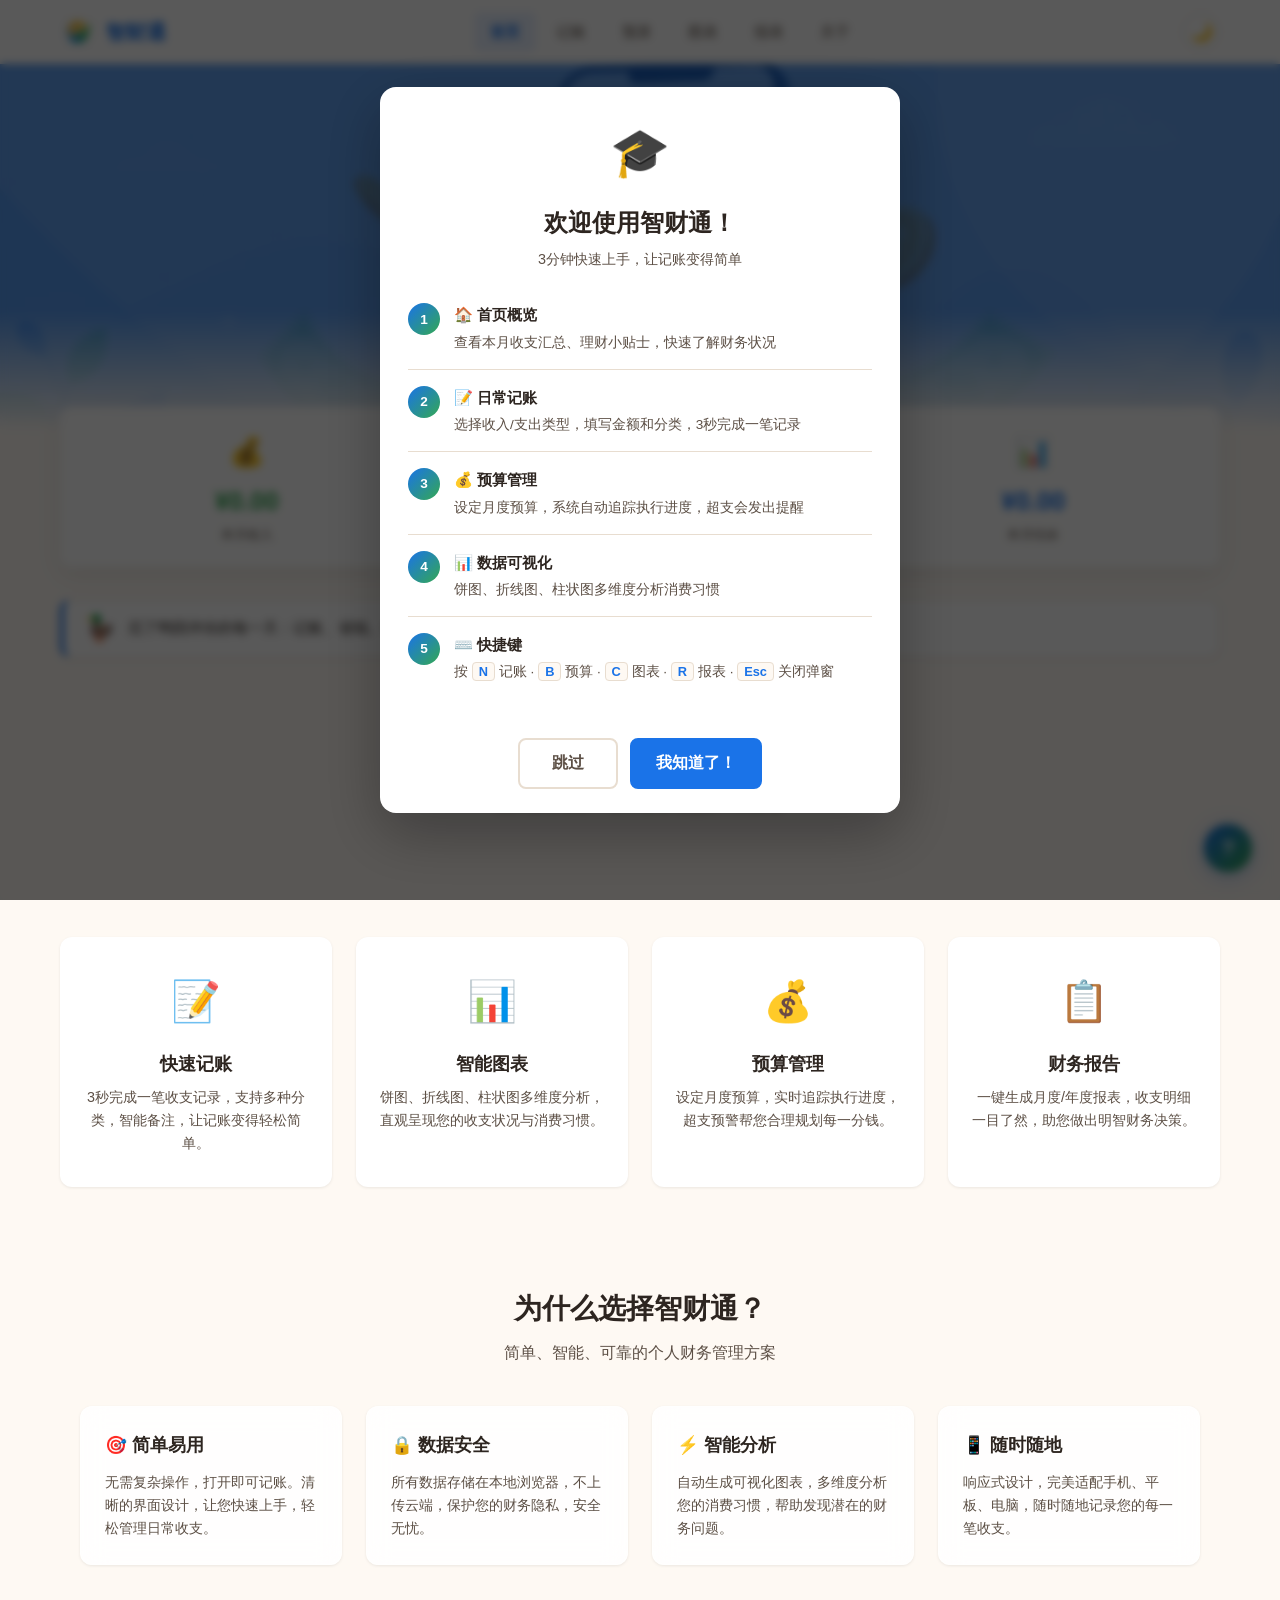
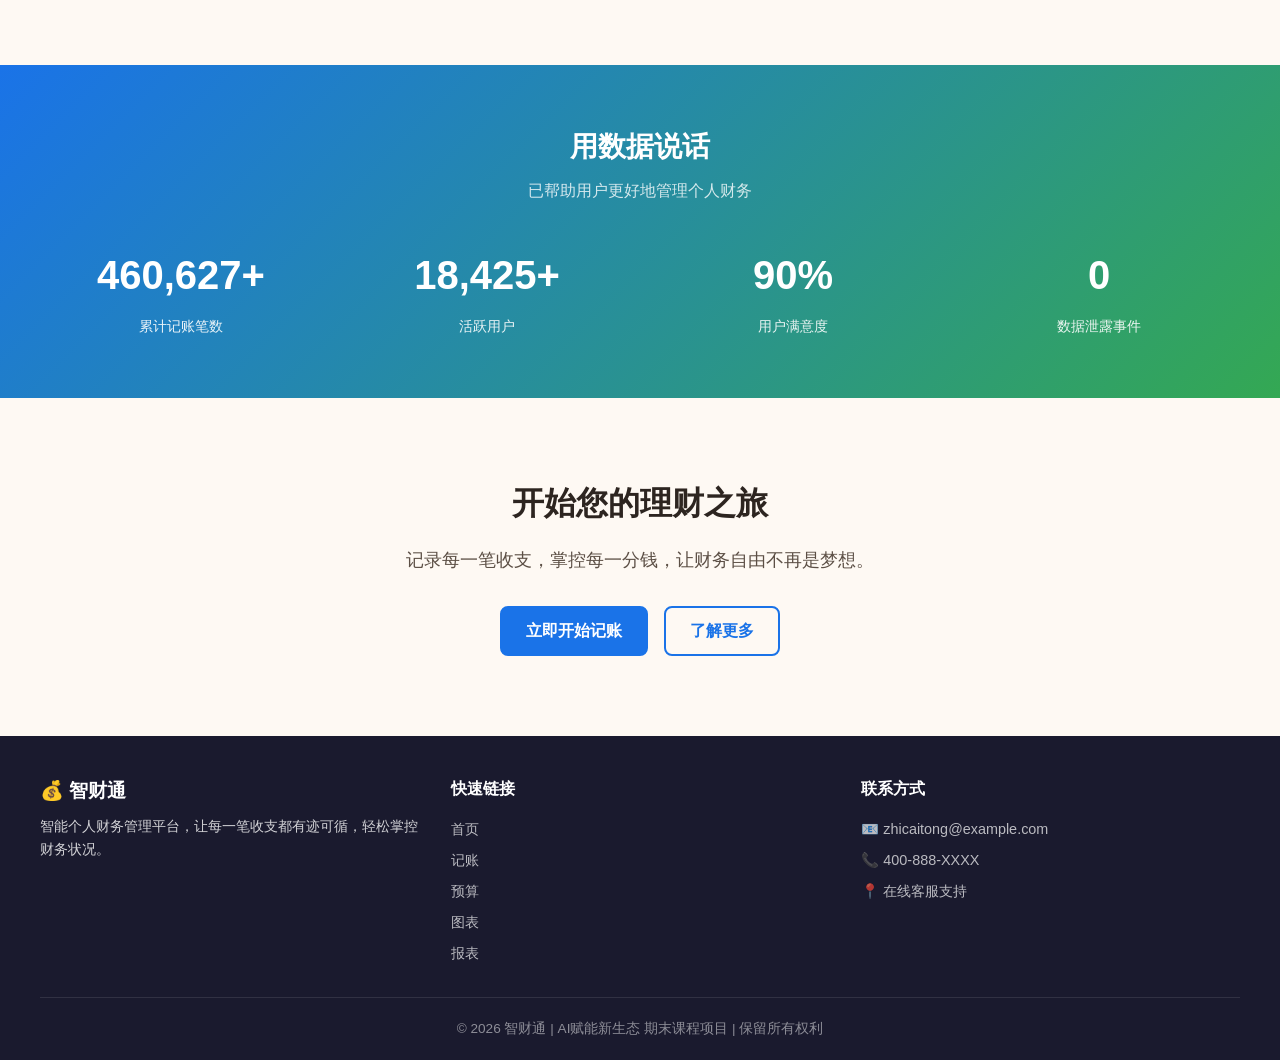
==== commit c855c1c8: "移除Service Worker，彻底解决手机加载卡死问题" ====
--- a/index.html
+++ b/index.html
@@ -1,7 +1,7 @@
 <!DOCTYPE html>
 <html lang="zh-CN">
 <head>
-  <meta charset="UTF-8">
+<meta charset="UTF-8">
   <meta name="viewport" content="width=device-width, initial-scale=1.0, maximum-scale=1.0, user-scalable=no">
   <link rel="manifest" href="manifest.json">
   <meta name="theme-color" content="#1a73e8">
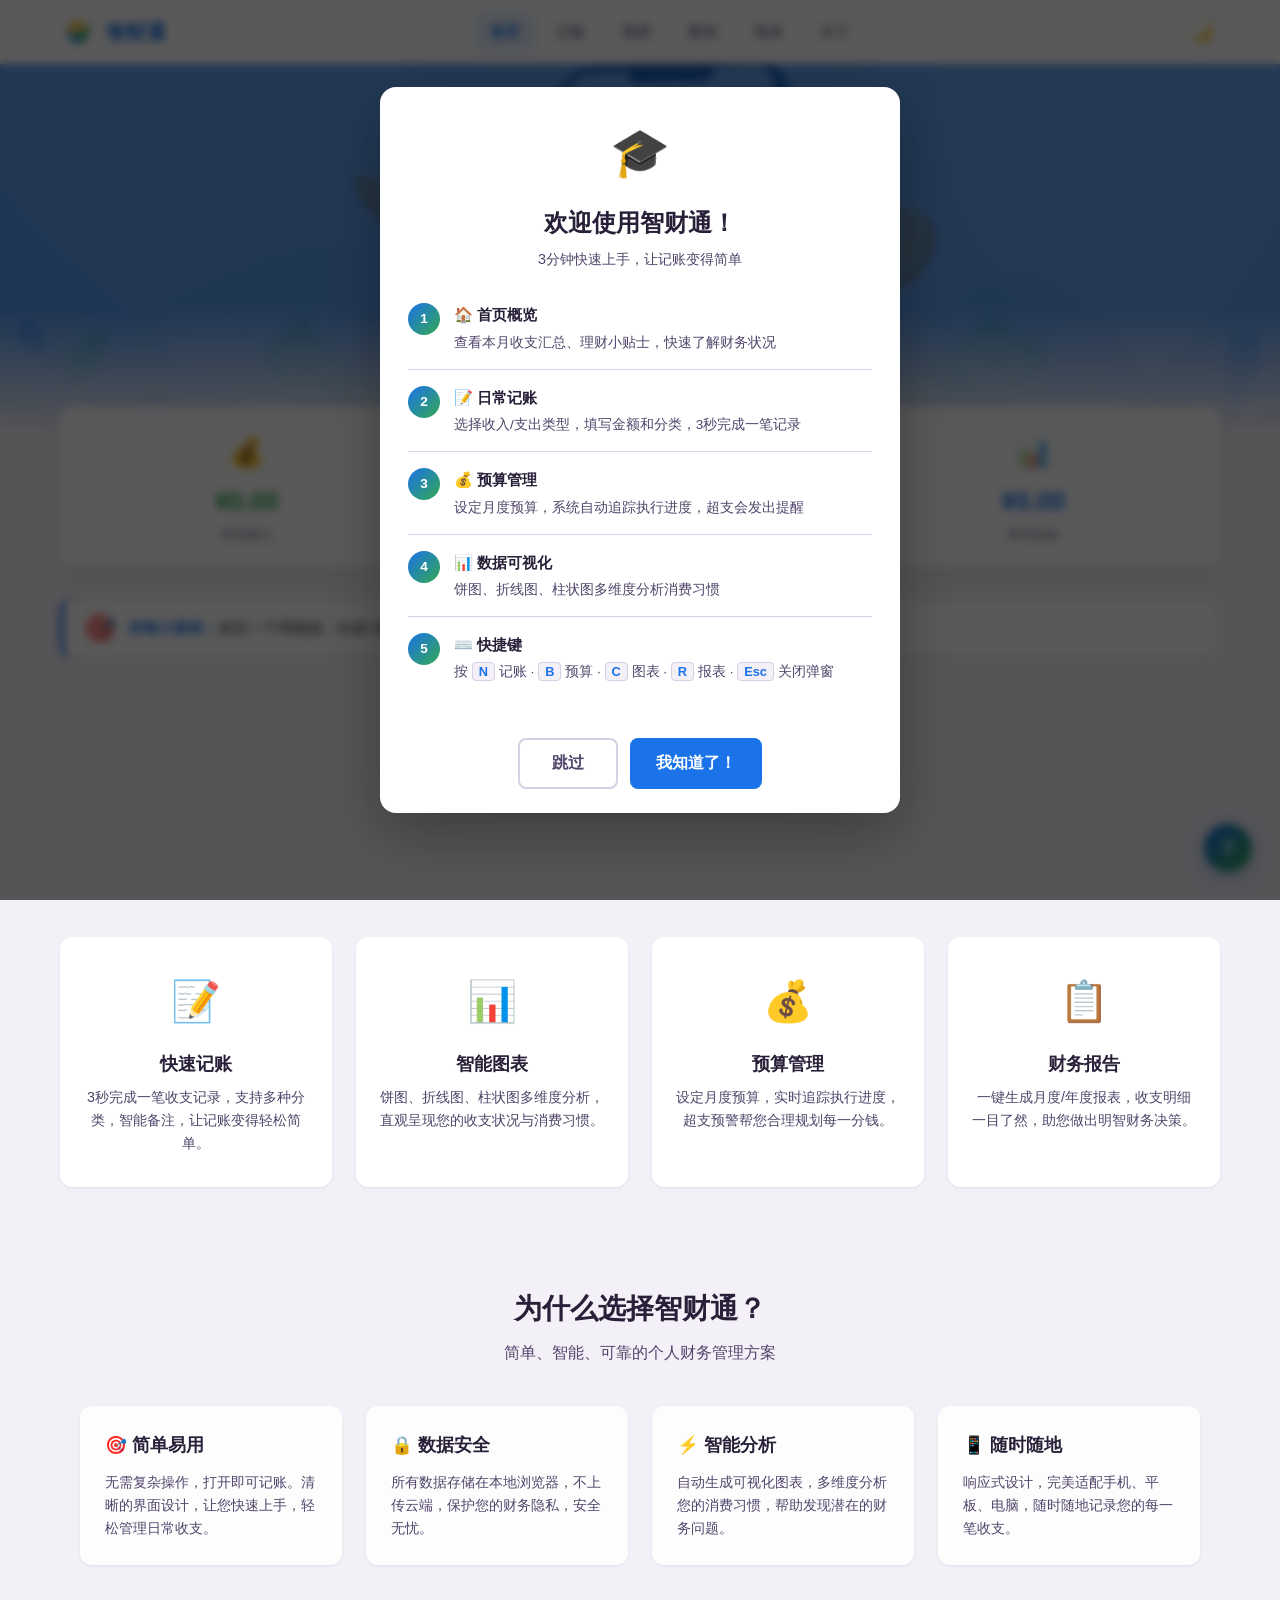
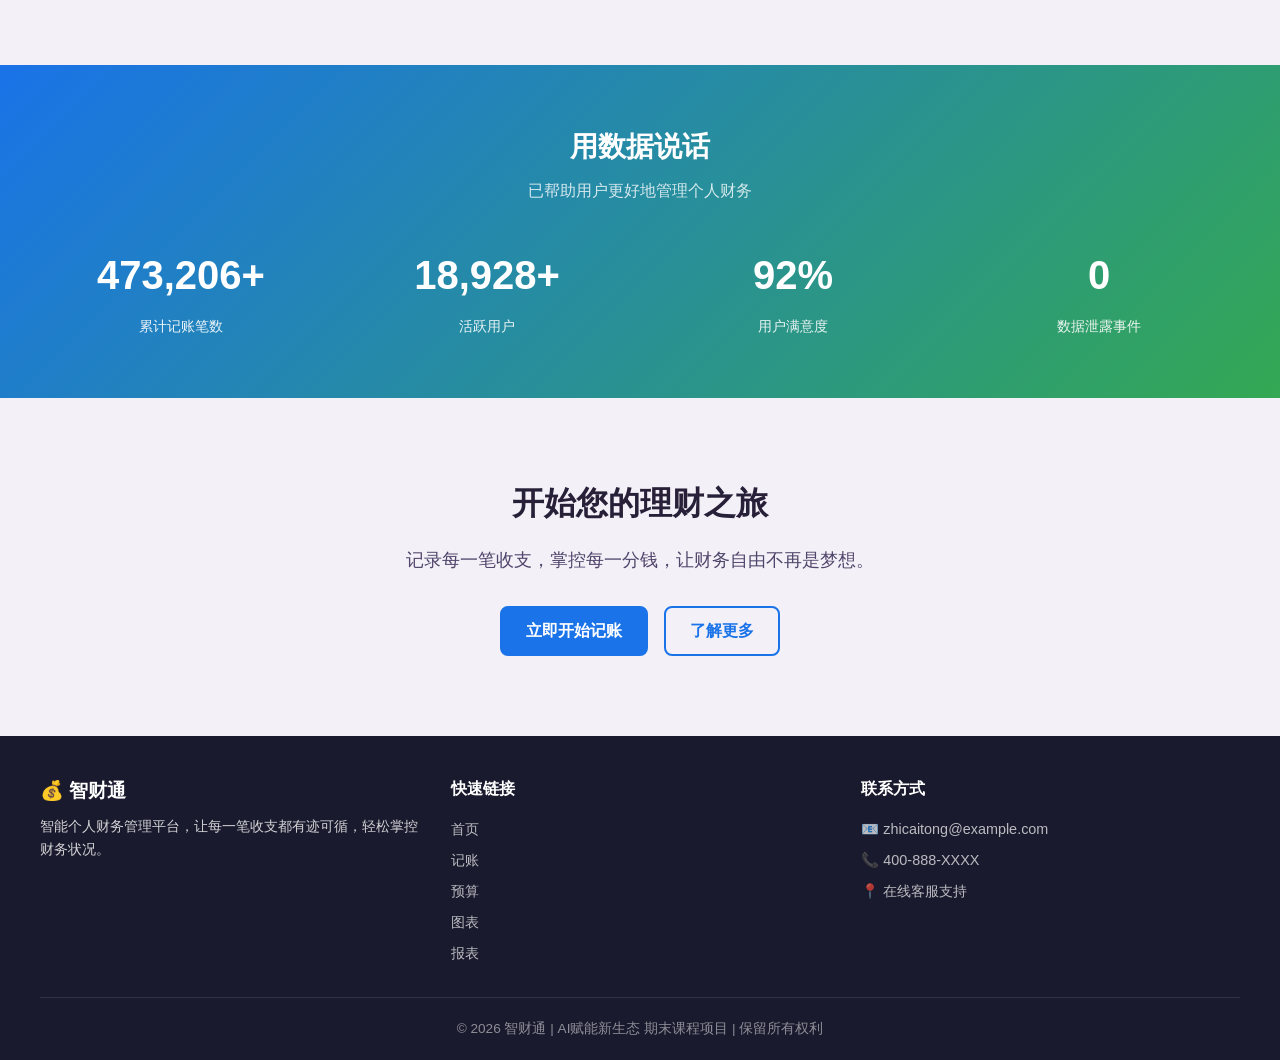
==== commit 49aef675: "fix: 移动端全面优化 - ECharts国内CDN+底部导航栏修复+UI深度适配" ====
--- a/index.html
+++ b/index.html
@@ -11,7 +11,7 @@
   <link rel="apple-touch-icon" href="images/logo.jpg">
   <title>智财通 - 个人财务智能管理平台</title>
   <link rel="stylesheet" href="css/style.css">
-  <link rel="stylesheet" href="https://cdnjs.cloudflare.com/ajax/libs/font-awesome/4.7.0/css/font-awesome.min.css">
+  <link rel="stylesheet" href="https://cdn.bootcdn.net/ajax/libs/font-awesome/4.7.0/css/font-awesome.min.css">
 </head>
 <body>
   <!-- 导航栏 -->
--- a/css/style.css
+++ b/css/style.css
@@ -2163,3 +2163,280 @@
   user-select: text;
 }
 
+
+
+/* ============================================
+   H5 移动端深度UI优化 v2
+   ============================================ */
+
+/* 页脚在移动端大幅简化或隐藏（有底部导航就够了）*/
+@media (max-width: 767px) {
+  .footer {
+    padding: 20px 16px 80px !important; /* 底部留出导航栏空间 */
+  }
+
+  .footer__grid {
+    gap: 16px !important;
+  }
+
+  .footer__desc,
+  .footer__title:nth-child(n+2),
+  .footer__links:nth-child(n+2) {
+    display: none !important;
+  }
+
+  /* 图表容器优化 */
+  .chart-container {
+    padding: 12px !important;
+    border-radius: 12px !important;
+  }
+
+  /* Tab按钮在移动端更紧凑 */
+  .tab-btn {
+    padding: 8px 14px !important;
+    font-size: 0.85rem !important;
+  }
+
+  /* 报表页卡片优化 */
+  .report-cards {
+    gap: 10px !important;
+    margin-bottom: 16px !important;
+  }
+
+  .report-card {
+    padding: 14px !important;
+  }
+
+  .report-card__value {
+    font-size: 1.3rem !important;
+  }
+
+  /* 数据表格横向滚动优化 */
+  .table-wrapper {
+    overflow-x: auto !important;
+    -webkit-overflow-scrolling: touch !important;
+  }
+
+  .data-table {
+    min-width: 500px !important;
+  }
+
+  .data-table th,
+  .data-table td {
+    padding: 10px 8px !important;
+    font-size: 0.82rem !important;
+  }
+
+  /* 页面标题区域紧凑化 */
+  .page-title {
+    font-size: 1.4rem !important;
+    margin-bottom: 4px !important;
+  }
+
+  .page-subtitle {
+    font-size: 0.85rem !important;
+    margin-bottom: 16px !important;
+  }
+
+  /* 卡片间距优化 */
+  .card {
+    margin-bottom: 14px !important;
+    border-radius: 12px !important;
+  }
+
+  .card__body {
+    padding: 16px !important;
+  }
+
+  /* 按钮组在移动端纵向排列 */
+  .chart-tabs {
+    flex-wrap: wrap !important;
+    justify-content: center !important;
+    gap: 6px !important;
+  }
+
+  /* 图表高度自适应 */
+  .chart-box {
+    height: 280px !important;
+  }
+
+  .report-chart-box {
+    height: 280px !important;
+  }
+
+  /* 导航栏在移动端固定定位 */
+  .navbar {
+    position: fixed !important;
+    top: 0;
+    left: 0;
+    right: 0;
+    z-index: 4000 !important;
+  }
+
+  /* 主内容区给导航栏留空间 */
+  main {
+    padding-top: 64px !important;
+  }
+
+  /* Hero区域在移动端隐藏背景图效果 */
+  .hero {
+    min-height: auto !important;
+    padding: 30px 16px !important;
+  }
+
+  .hero::after {
+    display: none !important;
+  }
+
+  /* 首页概览卡片网格 */
+  .home-stats {
+    gap: 10px !important;
+    margin-top: -16px !important;
+  }
+
+  .home-stat-card {
+    padding: 14px 10px !important;
+  }
+
+  .home-stat-card__value {
+    font-size: 1.15rem !important;
+  }
+
+  /* 小贴士区域 */
+  #daily-tip-home,
+  #daily-tip-chart,
+  #daily-tip-report {
+    margin-top: 16px !important;
+    margin-bottom: 12px !important;
+  }
+
+  .daily-tip {
+    padding: 12px 14px !important;
+    border-radius: 10px !important;
+    font-size: 0.84rem !important;
+  }
+
+  /* 快捷操作按钮组 */
+  main > .page-section > div[style*="text-align: center"] {
+    display: flex !important;
+    flex-direction: column !important;
+    gap: 10px !important;
+    align-items: stretch !important;
+  }
+
+  main > .page-section > div[style*="text-align: center"] .btn {
+    width: 100% !important;
+    text-align: center !important;
+    justify-content: center !important;
+  }
+
+  /* 月度选择器居中 */
+  div[style*="display: flex"][style*="justify-content: center"] {
+    max-width: 100% !important;
+  }
+
+  /* 关于页面移动端优化 */
+  .about-hero {
+    padding: 24px 16px !important;
+  }
+
+  .about-team {
+    grid-template-columns: 1fr !important;
+    gap: 12px !important;
+  }
+
+  .about-team__member {
+    text-align: center !important;
+  }
+
+  /* 记录列表项 */
+  .record-item {
+    padding: 12px !important;
+  }
+
+  /* 预算卡片 */
+  .budget-category-item {
+    padding: 12px !important;
+  }
+
+  /* Modal 弹窗移动端优化 */
+  .modal__dialog {
+    max-height: 85vh !important;
+    margin: 40px auto !important;
+    width: 92% !important;
+  }
+
+  /* Toast通知 */
+  .toast {
+    left: 50% !important;
+    transform: translateX(-50%) !important;
+    bottom: 80px !important;
+    width: auto !important;
+    max-width: 80% !important;
+  }
+
+  /* 数据解读卡片文字缩小 */
+  .card__body p[style*="margin-bottom"] {
+    font-size: 0.83rem !important;
+    line-height: 1.6 !important;
+    margin-bottom: 8px !important;
+  }
+}
+
+/* 超小屏适配（iPhone SE等）*/
+@media (max-width: 374px) {
+  .tab-btn {
+    padding: 6px 10px !important;
+    font-size: 0.78rem !important;
+  }
+
+  .mobile-nav__label {
+    font-size: 0.58rem !important;
+  }
+
+  .mobile-nav__icon {
+    font-size: 1.1rem !important;
+  }
+
+  .chart-box {
+    height: 240px !important;
+  }
+
+  .report-chart-box {
+    height: 240px !important;
+  }
+
+  .page-title {
+    font-size: 1.25rem !important;
+  }
+}
+
+/* 横屏模式提醒 */
+@media (max-width: 767px) and (orientation: landscape) {
+  .mobile-nav {
+    position: fixed !important;
+    bottom: auto !important;
+    top: 0 !important;
+    padding: 4px !important;
+    height: 44px !important;
+    align-items: center !important;
+  }
+
+  .mobile-nav__item {
+    padding: 2px 4px !important;
+    flex-direction: row !important;
+    gap: 3px !important;
+  }
+
+  .mobile-nav__icon {
+    font-size: 1rem !important;
+  }
+
+  .mobile-nav__label {
+    font-size: 0.65rem !important;
+  }
+
+  main {
+    padding-top: 108px !important; /* 64(nav) + 44(mobile-nav) */
+  }
+}
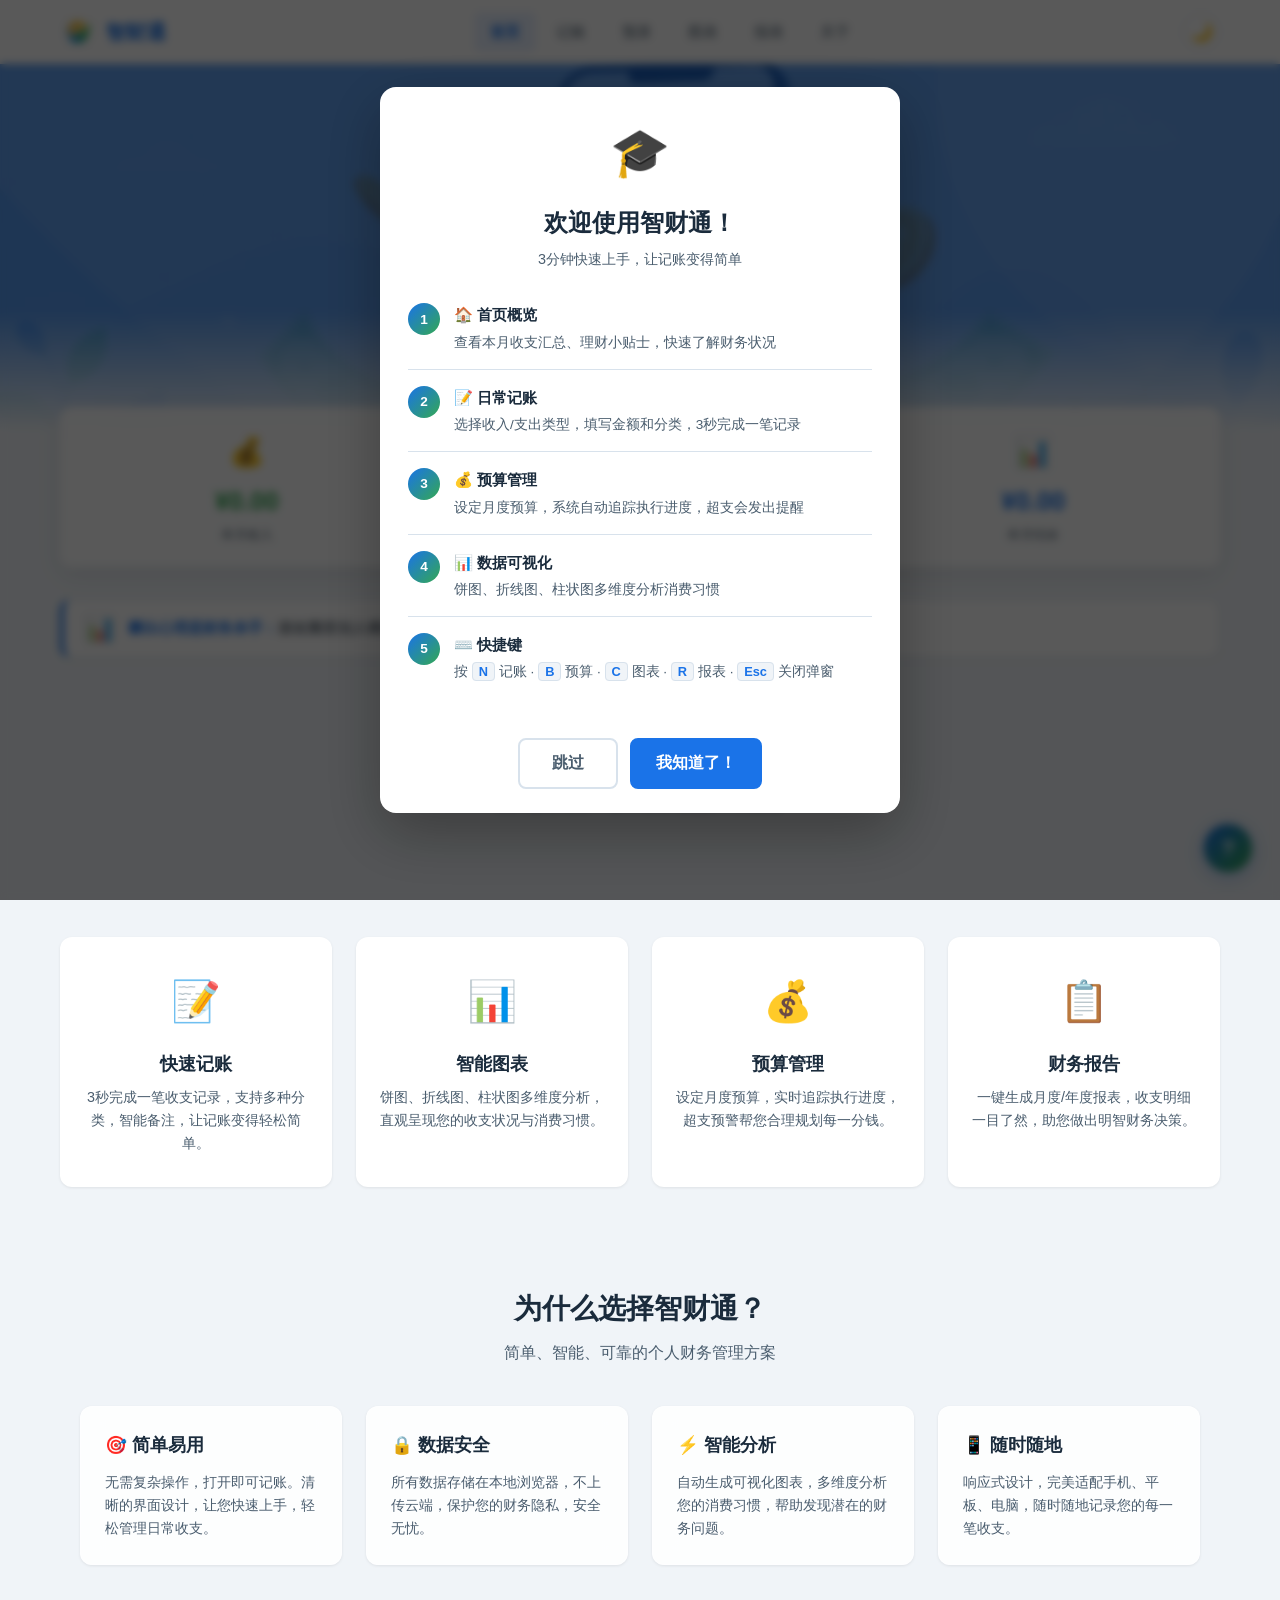
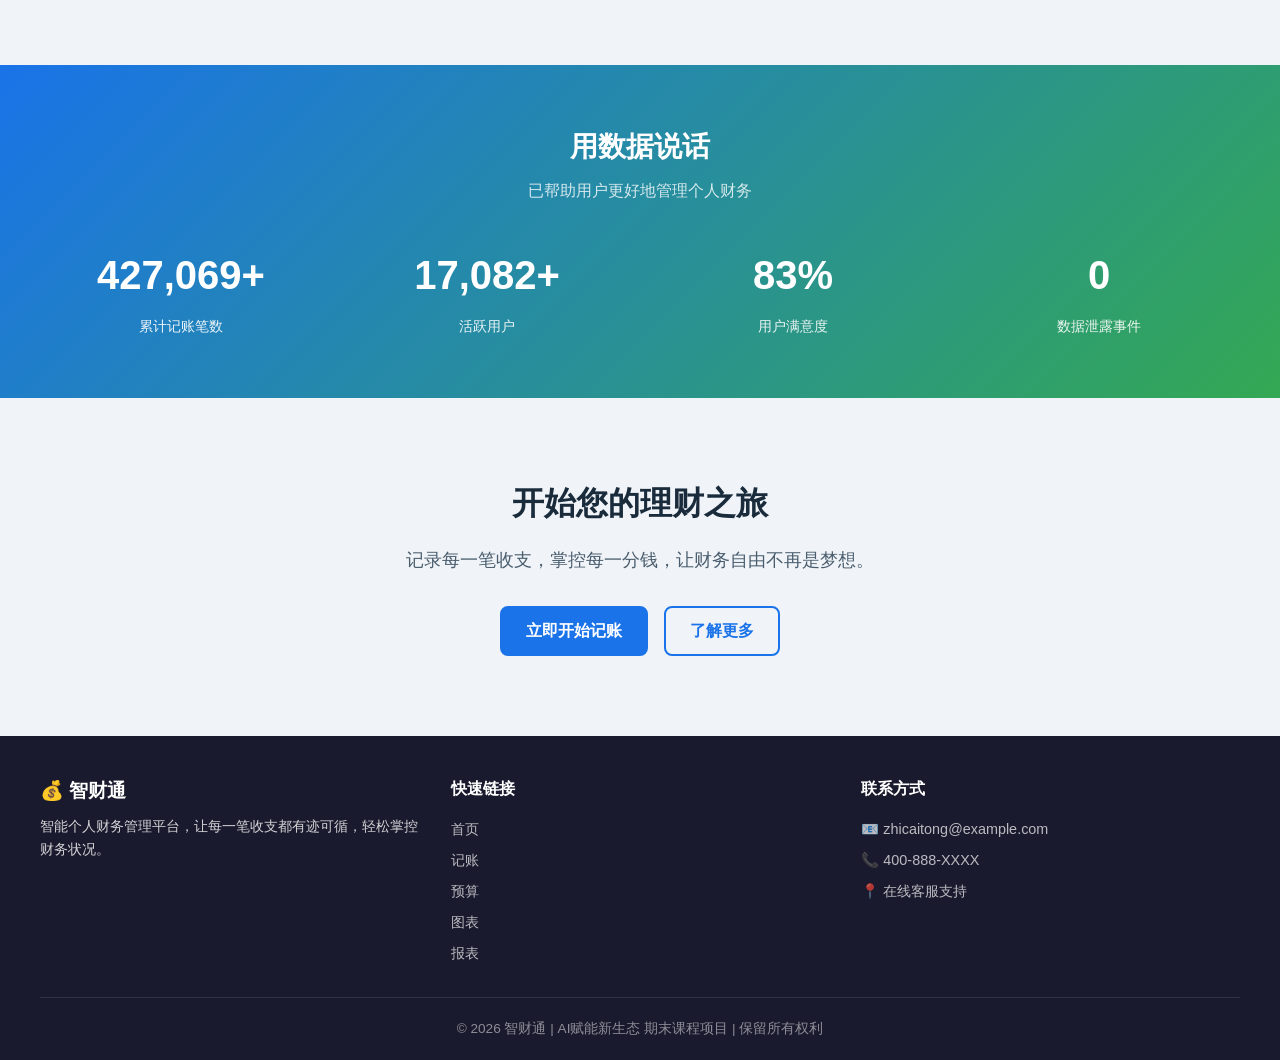
==== commit 9bec7fba: "fix: getTodayStr UTC bug + budget reset + bfcache refresh + validation" ====
--- a/index.html
+++ b/index.html
@@ -220,7 +220,7 @@
 
   <script src="js/main.js"></script>
   <script>
-    document.addEventListener('DOMContentLoaded', function() {
+    function initIndexPage() {
       initDefaultRecords().then(function() {
         renderHomeStats();
         showDailyTip('#daily-tip-home');
@@ -252,6 +252,16 @@
         });
       }, { threshold: 0.3 });
       statEls.forEach(function(el) { observer.observe(el); });
+    }
+
+    document.addEventListener('DOMContentLoaded', initIndexPage);
+
+    // bfcache 恢复时刷新数据（浏览器后退/前进）
+    window.addEventListener('pageshow', function(e) {
+      if (e.persisted) {
+        renderHomeStats();
+        showDailyTip('#daily-tip-home');
+      }
     });
   </script>
 
--- a/css/style.css
+++ b/css/style.css
@@ -2086,7 +2086,7 @@
     bottom: 0;
     left: 0;
     right: 0;
-    z-index: 5000;
+    z-index: 3999;
     background: var(--color-white);
     border-top: 1px solid var(--color-border);
     padding: 6px 4px env(safe-area-inset-bottom, 6px);
